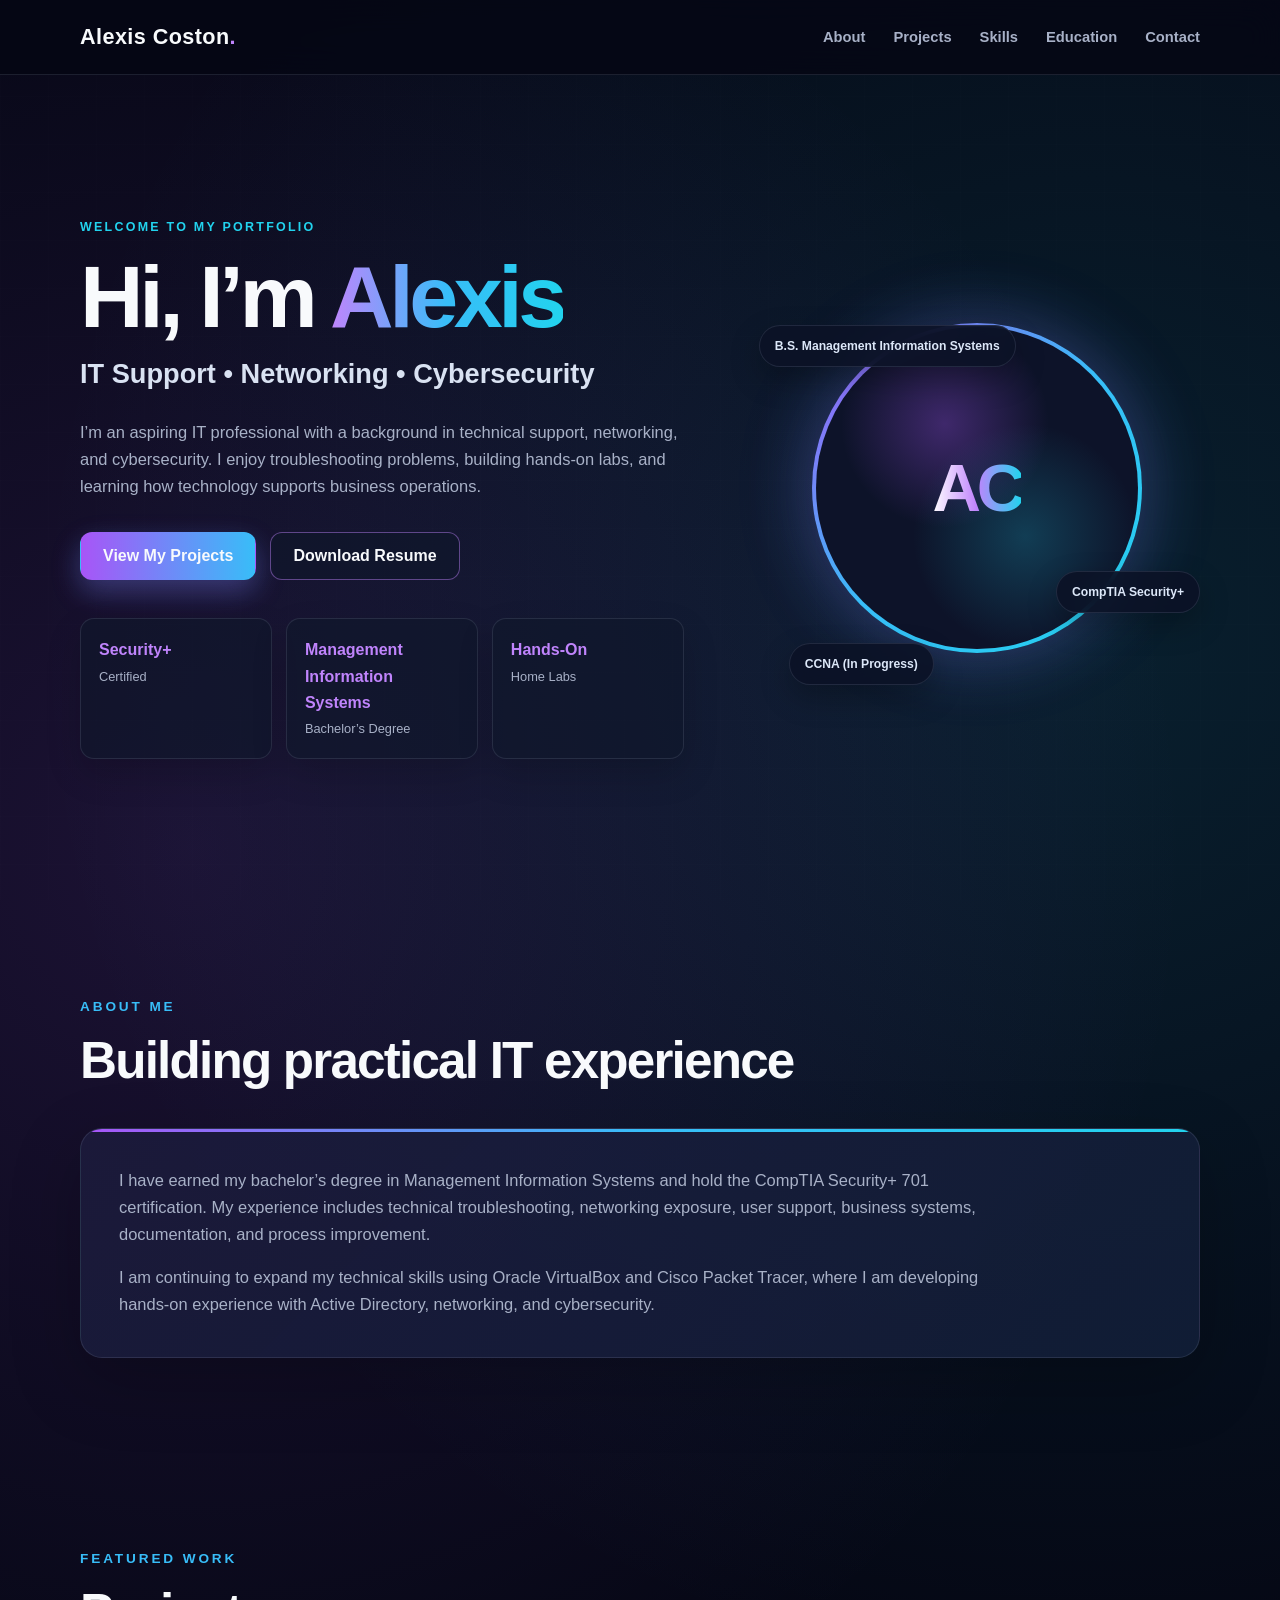
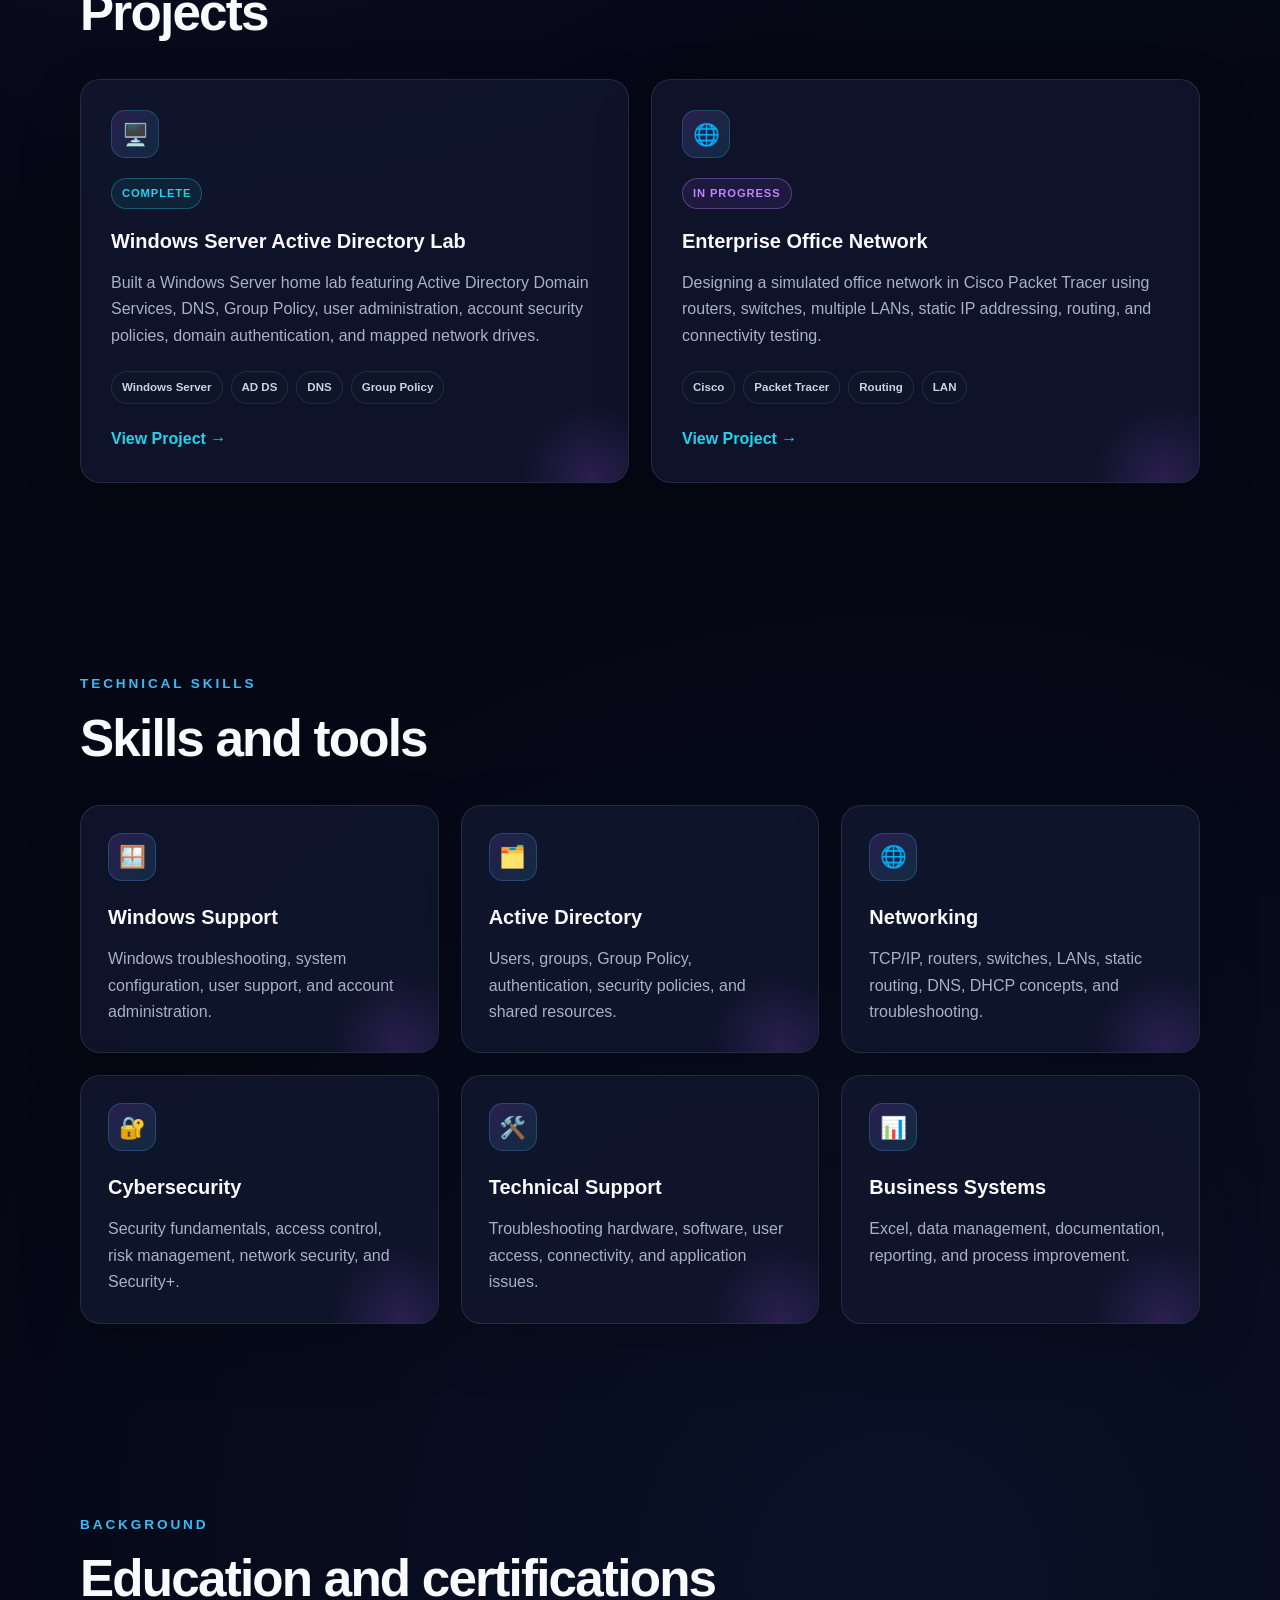
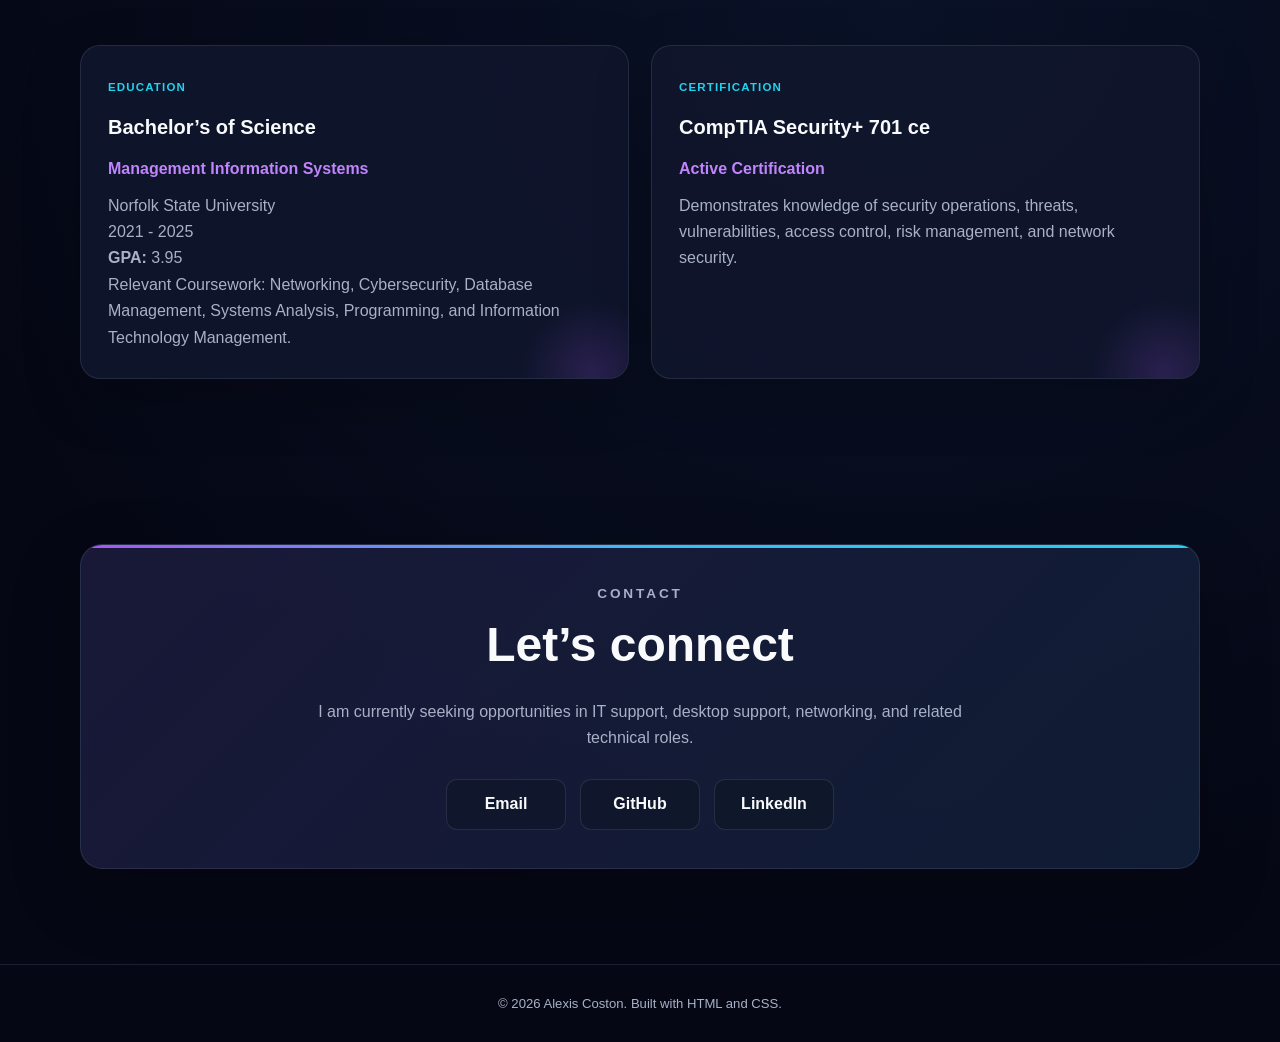
==== index.html @ dea04b51 "Update index.html" ====
<!DOCTYPE html>
<html lang="en">
<head>
    <meta charset="UTF-8">

    <meta
        name="viewport"
        content="width=device-width, initial-scale=1.0"
    >

    <meta
        name="description"
        content="Alexis Coston IT portfolio featuring IT support, networking, and cybersecurity projects."
    >

    <title>Alexis Coston | IT Portfolio</title>

    <link rel="stylesheet" href="style.css">
</head>

<body>

    <header class="site-header">
        <nav class="navbar">
            <a class="logo" href="#home">Alexis Coston<span>.</span></a>

            <div class="nav-links">
                <a href="#about">About</a>
                <a href="#projects">Projects</a>
                <a href="#skills">Skills</a>
                <a href="#education">Education</a>
                <a href="#contact">Contact</a>
            </div>
        </nav>
    </header>

    <main>

        <section class="hero" id="home">
            <div class="hero-content">

                <p class="eyebrow">WELCOME TO MY PORTFOLIO</p>

                <h1>
                    Hi, I’m <span>Alexis</span>
                </h1>

                <h2>
                    IT Support • Networking • Cybersecurity
                </h2>

                <p class="hero-description">
                    I’m an aspiring IT professional with a background in technical support, networking, and cybersecurity. 
					I enjoy troubleshooting problems, building hands-on labs, and learning how technology supports business operations.
                </p>

                <div class="hero-buttons">
                    <a class="button primary-button" href="#projects">
                        View My Projects
                    </a>
				<a  class="button secondary-button"
					href="Alexis_Coston_Resume.pdf"
					download>
					Download Resume
				</a>
                </div>

                <div class="quick-stats">
                    <div class="stat-card">
                        <strong>Security+</strong>
                        <span>Certified</span>
                    </div>

                    <div class="stat-card">
                        <strong>Management Information Systems</strong>
                        <span>Bachelor’s Degree</span>
                    </div>

                    <div class="stat-card">
                        <strong>Hands-On</strong>
                        <span>Home Labs</span>
                    </div>
                </div>

            </div>

            <div class="hero-visual">
                <div class="profile-orb">
                    <div class="orb-inner">
                        <span>AC</span>
                    </div>
                </div>

                <div class="floating-tag tag-one">B.S. Management Information Systems</div>
                <div class="floating-tag tag-two">CompTIA Security+</div>
                <div class="floating-tag tag-three">CCNA (In Progress)</div>
            </div>
        </section>

        <section class="section" id="about">
            <div class="section-heading">
                <p class="section-label">ABOUT ME</p>
                <h2>Building practical IT experience</h2>
            </div>

            <div class="about-card">
                <p>
                    I have earned my bachelor’s degree in Management Information Systems and hold the CompTIA Security+ 701 certification.
                    My experience includes technical troubleshooting, networking exposure, user support, business systems, documentation, and process improvement.
                </p>

                <p>
                    I am continuing to expand my technical skills using Oracle VirtualBox and Cisco Packet Tracer, where I am developing hands-on experience with Active Directory, networking, and cybersecurity.
                   
                </p>
            </div>
        </section>

        <section class="section" id="projects">
            <div class="section-heading">
                <p class="section-label">FEATURED WORK</p>
                <h2>Projects</h2>
            </div>

            <div class="project-grid">

                <article class="project-card">
                    <div class="project-icon">🖥️</div>

                    <div class="project-status complete">
                        Complete
                    </div>

                    <h3>Windows Server Active Directory Lab</h3>

                    <p>
                        Built a Windows Server home lab featuring Active
                        Directory Domain Services, DNS, Group Policy,
                        user administration, account security policies,
                        domain authentication, and mapped network drives.
                    </p>

                    <div class="project-tags">
                        <span>Windows Server</span>
                        <span>AD DS</span>
                        <span>DNS</span>
                        <span>Group Policy</span>
                    </div>

                    <a class="project-link" href="ad-lab.html">
                        View Project →
                    </a>
                </article>

                <article class="project-card">
                    <div class="project-icon">🌐</div>

                    <div class="project-status progress">
                        In Progress
                    </div>

                    <h3>Enterprise Office Network</h3>

                    <p>
                        Designing a simulated office network in Cisco Packet
                        Tracer using routers, switches, multiple LANs,
                        static IP addressing, routing, and connectivity
                        testing.
                    </p>

                    <div class="project-tags">
                        <span>Cisco</span>
                        <span>Packet Tracer</span>
                        <span>Routing</span>
                        <span>LAN</span>
                    </div>

                    <a class="project-link" href="packet-tracer.html">
                        View Project →
                    </a>
                </article>

            </div>
        </section>

        <section class="section" id="skills">
            <div class="section-heading">
                <p class="section-label">TECHNICAL SKILLS</p>
                <h2>Skills and tools</h2>
            </div>

            <div class="skills-grid">

                <div class="skill-card">
                    <div class="skill-icon">🪟</div>
                    <h3>Windows Support</h3>
                    <p>
                        Windows troubleshooting, system configuration,
                        user support, and account administration.
                    </p>
                </div>

                <div class="skill-card">
                    <div class="skill-icon">🗂️</div>
                    <h3>Active Directory</h3>
                    <p>
                        Users, groups, Group Policy, authentication,
                        security policies, and shared resources.
                    </p>
                </div>

                <div class="skill-card">
                    <div class="skill-icon">🌐</div>
                    <h3>Networking</h3>
                    <p>
                        TCP/IP, routers, switches, LANs, static routing,
                        DNS, DHCP concepts, and troubleshooting.
                    </p>
                </div>

                <div class="skill-card">
                    <div class="skill-icon">🔐</div>
                    <h3>Cybersecurity</h3>
                    <p>
                        Security fundamentals, access control,
                        risk management, network security, and Security+.
                    </p>
                </div>

                <div class="skill-card">
                    <div class="skill-icon">🛠️</div>
                    <h3>Technical Support</h3>
                    <p>
                        Troubleshooting hardware, software, user access,
                        connectivity, and application issues.
                    </p>
                </div>

                <div class="skill-card">
                    <div class="skill-icon">📊</div>
                    <h3>Business Systems</h3>
                    <p>
                        Excel, data management, documentation,
                        reporting, and process improvement.
                    </p>
                </div>

            </div>
        </section>

        <section class="section" id="education">
            <div class="section-heading">
                <p class="section-label">BACKGROUND</p>
                <h2>Education and certifications</h2>
            </div>

            <div class="education-grid">

                <div class="education-card">
                    <span class="card-type">Education</span>

                    <h3>Bachelor’s of Science</h3>

                    <p class="education-title">
                        Management Information Systems
                    </p>

					<p>Norfolk State University</p>
					
					<p>2021 - 2025</p>

					<p><strong>GPA:</strong> 3.95</p>

                    <p>
                        Relevant Coursework: Networking, Cybersecurity,
                        Database Management, Systems Analysis,
                        Programming, and Information Technology Management.
                    </p>
                </div>

                <div class="education-card">
                    <span class="card-type">Certification</span>

                    <h3>CompTIA Security+ 701 ce</h3>

                    <p class="education-title">
                        Active Certification
                    </p>

                    <p>
                        Demonstrates knowledge of security operations,
                        threats, vulnerabilities, access control,
                        risk management, and network security.
                    </p>
                </div>

            </div>
        </section>

        <section class="section contact-section" id="contact">
            <div class="contact-card">
                <p class="section-label">CONTACT</p>

                <h2>Let’s connect</h2>

                <p>
                    I am currently seeking opportunities in IT support,
                    desktop support, networking, and related technical roles.
                </p>

                <div class="contact-links">
                    <a href="mailto:acoston121@gmail.com">
                        Email
                    </a>

                    <a
                        href="https://github.com/lexfps"
                        target="_blank"
                        rel="noopener noreferrer"
                    >
                        GitHub
                    </a>

                    <a
                        href="https://www.linkedin.com/in/alexis-coston-0259b5356/"
                        target="_blank"
                        rel="noopener noreferrer"
                    >
                        LinkedIn
                    </a>
                </div>
            </div>
        </section>

    </main>

    <footer>
        <p>© 2026 Alexis Coston. Built with HTML and CSS.</p>
    </footer>

</body>
</html>
---- style.css ----
:root {
    --background: #050714;
    --background-secondary: #090d1f;
    --card: rgba(16, 22, 45, 0.88);
    --card-light: rgba(25, 32, 61, 0.82);

    --purple: #a855f7;
    --purple-light: #c084fc;
    --blue: #38bdf8;
    --cyan: #22d3ee;

    --text: #f8fafc;
    --muted: #a8b1c7;
    --border: rgba(148, 163, 184, 0.16);

    --shadow-purple: rgba(168, 85, 247, 0.22);
    --shadow-blue: rgba(56, 189, 248, 0.18);

    --max-width: 1120px;
}

* {
    box-sizing: border-box;
    margin: 0;
    padding: 0;
}

html {
    scroll-behavior: smooth;
}

body {
    min-height: 100vh;
    overflow-x: hidden;

    font-family:
        Inter,
        Arial,
        Helvetica,
        sans-serif;

    color: var(--text);

    background:
        radial-gradient(
            circle at 15% 20%,
            rgba(168, 85, 247, 0.14),
            transparent 28%
        ),
        radial-gradient(
            circle at 85% 15%,
            rgba(34, 211, 238, 0.12),
            transparent 28%
        ),
        radial-gradient(
            circle at 70% 75%,
            rgba(59, 130, 246, 0.09),
            transparent 30%
        ),
        var(--background);

    line-height: 1.65;
}

body::before {
    content: "";
    position: fixed;
    inset: 0;
    z-index: -1;
    pointer-events: none;

    opacity: 0.35;

    background-image:
        linear-gradient(
            rgba(255, 255, 255, 0.025) 1px,
            transparent 1px
        ),
        linear-gradient(
            90deg,
            rgba(255, 255, 255, 0.025) 1px,
            transparent 1px
        );

    background-size: 48px 48px;
}

a {
    color: inherit;
    text-decoration: none;
}

.site-header {
    position: sticky;
    top: 0;
    z-index: 1000;

    border-bottom: 1px solid var(--border);

    background: rgba(5, 7, 20, 0.82);

    backdrop-filter: blur(16px);
    -webkit-backdrop-filter: blur(16px);
}

.navbar {
    width: min(92%, var(--max-width));
    min-height: 74px;

    margin: auto;

    display: flex;
    align-items: center;
    justify-content: space-between;
}

.logo {
    font-size: 1.35rem;
    font-weight: 800;
    letter-spacing: 0.02em;
}

.logo span {
    color: var(--purple-light);
}

.nav-links {
    display: flex;
    align-items: center;
    gap: 28px;
}

.nav-links a {
    position: relative;

    color: var(--muted);

    font-size: 0.92rem;
    font-weight: 600;

    transition:
        color 0.2s ease,
        transform 0.2s ease;
}

.nav-links a::after {
    content: "";
    position: absolute;
    left: 0;
    bottom: -7px;

    width: 0;
    height: 2px;

    border-radius: 999px;

    background: linear-gradient(
        90deg,
        var(--purple),
        var(--cyan)
    );

    transition: width 0.25s ease;
}

.nav-links a:hover {
    color: var(--text);
    transform: translateY(-1px);
}

.nav-links a:hover::after {
    width: 100%;
}

.hero {
    width: min(92%, var(--max-width));
    min-height: calc(100vh - 74px);

    margin: auto;

    display: grid;
    grid-template-columns: 1.15fr 0.85fr;
    align-items: center;
    gap: 70px;

    padding: 90px 0;
}

.eyebrow,
.section-label {
    margin-bottom: 14px;

    color: var(--cyan);

    font-size: 0.78rem;
    font-weight: 800;
    letter-spacing: 0.18em;
}

.hero h1 {
    margin-bottom: 10px;

    font-size: clamp(3rem, 7vw, 5.5rem);
    line-height: 1.02;
    letter-spacing: -0.05em;
}

.hero h1 span {
    background: linear-gradient(
        90deg,
        var(--purple-light),
        var(--blue),
        var(--cyan)
    );

    -webkit-background-clip: text;
    background-clip: text;

    color: transparent;
}

.hero h2 {
    margin-bottom: 22px;

    color: #d9e2f2;

    font-size: clamp(1.15rem, 2.4vw, 1.7rem);
    font-weight: 600;
}

.hero-description {
    max-width: 680px;
    margin-bottom: 32px;

    color: var(--muted);

    font-size: 1.03rem;
}

.hero-buttons {
    display: flex;
    flex-wrap: wrap;
    gap: 14px;

    margin-bottom: 38px;
}

.button {
    display: inline-flex;
    align-items: center;
    justify-content: center;

    min-height: 48px;

    padding: 0 22px;

    border: 1px solid transparent;
    border-radius: 12px;

    font-weight: 800;

    transition:
        transform 0.2s ease,
        box-shadow 0.2s ease,
        border-color 0.2s ease;
}

.button:hover {
    transform: translateY(-3px);
}

.primary-button {
    background: linear-gradient(
        90deg,
        var(--purple),
        var(--blue)
    );

    box-shadow:
        0 12px 30px var(--shadow-purple),
        0 10px 28px var(--shadow-blue);
}

.secondary-button {
    border-color: rgba(192, 132, 252, 0.45);

    background: rgba(15, 23, 42, 0.58);
}

.secondary-button:hover {
    border-color: var(--cyan);

    box-shadow: 0 12px 28px var(--shadow-blue);
}

.quick-stats {
    display: grid;
    grid-template-columns: repeat(3, minmax(0, 1fr));
    gap: 14px;
}

.stat-card {
    padding: 18px;

    border: 1px solid var(--border);
    border-radius: 14px;

    background: rgba(15, 23, 42, 0.62);

    box-shadow: 0 15px 35px rgba(0, 0, 0, 0.16);
}

.stat-card strong,
.stat-card span {
    display: block;
}

.stat-card strong {
    color: var(--purple-light);

    font-size: 1rem;
}

.stat-card span {
    margin-top: 2px;

    color: var(--muted);

    font-size: 0.8rem;
}

.hero-visual {
    position: relative;

    min-height: 470px;

    display: flex;
    align-items: center;
    justify-content: center;
}

.profile-orb {
    width: min(330px, 78vw);
    aspect-ratio: 1;

    padding: 4px;

    border-radius: 50%;

    background: linear-gradient(
        135deg,
        var(--purple),
        var(--blue),
        var(--cyan)
    );

    box-shadow:
        0 0 70px var(--shadow-purple),
        0 0 80px var(--shadow-blue);

    animation: float 5s ease-in-out infinite;
}

.orb-inner {
    width: 100%;
    height: 100%;

    display: grid;
    place-items: center;

    border-radius: 50%;

    background:
        radial-gradient(
            circle at 40% 30%,
            rgba(168, 85, 247, 0.32),
            transparent 35%
        ),
        radial-gradient(
            circle at 65% 65%,
            rgba(34, 211, 238, 0.22),
            transparent 38%
        ),
        #0d1329;
}

.orb-inner span {
    font-size: 4.2rem;
    font-weight: 900;
    letter-spacing: -0.06em;

    background: linear-gradient(
        90deg,
        #ffffff,
        var(--purple-light),
        var(--cyan)
    );

    -webkit-background-clip: text;
    background-clip: text;

    color: transparent;
}

.floating-tag {
    position: absolute;

    padding: 10px 15px;

    border: 1px solid var(--border);
    border-radius: 999px;

    background: rgba(12, 18, 38, 0.9);

    color: #dce7f8;

    font-size: 0.76rem;
    font-weight: 800;

    box-shadow: 0 12px 30px rgba(0, 0, 0, 0.25);

    backdrop-filter: blur(12px);
}

.tag-one {
    top: 72px;
    left: 5px;
}

.tag-two {
    right: 0;
    bottom: 110px;
}

.tag-three {
    left: 35px;
    bottom: 38px;
}

.section {
    width: min(92%, var(--max-width));

    margin: auto;
    padding: 95px 0;
}

.section-heading {
    max-width: 720px;
    margin-bottom: 38px;
}

.section-heading h2 {
    font-size: clamp(2rem, 5vw, 3.2rem);
    line-height: 1.1;
    letter-spacing: -0.035em;
}

.about-card,
.contact-card {
    position: relative;
    overflow: hidden;

    padding: 38px;

    border: 1px solid var(--border);
    border-radius: 22px;

    background:
        linear-gradient(
            135deg,
            rgba(168, 85, 247, 0.07),
            rgba(56, 189, 248, 0.05)
        ),
        var(--card);

    box-shadow: 0 24px 70px rgba(0, 0, 0, 0.22);
}

.about-card::before,
.contact-card::before {
    content: "";
    position: absolute;
    top: 0;
    left: 0;

    width: 100%;
    height: 3px;

    background: linear-gradient(
        90deg,
        var(--purple),
        var(--blue),
        var(--cyan)
    );
}

.about-card p {
    max-width: 900px;

    color: var(--muted);

    font-size: 1.03rem;
}

.about-card p + p {
    margin-top: 16px;
}

.project-grid,
.skills-grid,
.education-grid {
    display: grid;
    gap: 22px;
}

.project-grid {
    grid-template-columns: repeat(2, minmax(0, 1fr));
}

.skills-grid {
    grid-template-columns: repeat(3, minmax(0, 1fr));
}

.education-grid {
    grid-template-columns: repeat(2, minmax(0, 1fr));
}

.project-card,
.skill-card,
.education-card {
    position: relative;
    overflow: hidden;

    border: 1px solid var(--border);
    border-radius: 20px;

    background: var(--card);

    box-shadow: 0 20px 60px rgba(0, 0, 0, 0.2);

    transition:
        transform 0.25s ease,
        border-color 0.25s ease,
        box-shadow 0.25s ease;
}

.project-card:hover,
.skill-card:hover,
.education-card:hover {
    transform: translateY(-7px);

    border-color: rgba(56, 189, 248, 0.42);

    box-shadow:
        0 24px 70px rgba(0, 0, 0, 0.28),
        0 0 35px var(--shadow-blue);
}

.project-card {
    padding: 30px;
}

.project-card::after,
.skill-card::after,
.education-card::after {
    content: "";
    position: absolute;
    inset: auto -40px -70px auto;

    width: 150px;
    height: 150px;

    border-radius: 50%;

    background: radial-gradient(
        circle,
        rgba(168, 85, 247, 0.18),
        transparent 68%
    );

    pointer-events: none;
}

.project-icon,
.skill-icon {
    width: 48px;
    height: 48px;

    display: grid;
    place-items: center;

    margin-bottom: 20px;

    border: 1px solid rgba(56, 189, 248, 0.25);
    border-radius: 14px;

    background: linear-gradient(
        135deg,
        rgba(168, 85, 247, 0.18),
        rgba(34, 211, 238, 0.12)
    );

    font-size: 1.35rem;
}

.project-status {
    display: inline-flex;

    margin-bottom: 16px;
    padding: 5px 10px;

    border-radius: 999px;

    font-size: 0.7rem;
    font-weight: 900;
    letter-spacing: 0.08em;
    text-transform: uppercase;
}

.project-status.complete {
    border: 1px solid rgba(34, 211, 238, 0.32);

    background: rgba(34, 211, 238, 0.08);

    color: var(--cyan);
}

.project-status.progress {
    border: 1px solid rgba(192, 132, 252, 0.35);

    background: rgba(168, 85, 247, 0.1);

    color: var(--purple-light);
}

.project-card h3,
.skill-card h3,
.education-card h3 {
    margin-bottom: 12px;

    font-size: 1.25rem;
}

.project-card p,
.skill-card p,
.education-card p {
    color: var(--muted);
}

.project-tags {
    display: flex;
    flex-wrap: wrap;
    gap: 8px;

    margin: 22px 0;
}

.project-tags span {
    padding: 6px 10px;

    border: 1px solid var(--border);
    border-radius: 999px;

    background: rgba(15, 23, 42, 0.72);

    color: #c9d4e6;

    font-size: 0.72rem;
    font-weight: 700;
}

.project-link {
    display: inline-flex;
    align-items: center;

    color: var(--cyan);

    font-weight: 800;

    transition:
        color 0.2s ease,
        transform 0.2s ease;
}

.project-link:hover {
    color: var(--purple-light);
    transform: translateX(4px);
}

.skill-card,
.education-card {
    padding: 27px;
}

.card-type {
    display: inline-block;

    margin-bottom: 14px;

    color: var(--cyan);

    font-size: 0.72rem;
    font-weight: 900;
    letter-spacing: 0.1em;
    text-transform: uppercase;
}

.education-title {
    margin-bottom: 10px;

    color: var(--purple-light) !important;

    font-weight: 800;
}

.contact-section {
    padding-top: 70px;
}

.contact-card {
    text-align: center;
}

.contact-card h2 {
    margin-bottom: 14px;

    font-size: clamp(2rem, 5vw, 3rem);
}

.contact-card p {
    max-width: 680px;
    margin: 0 auto;

    color: var(--muted);
}

.contact-links {
    display: flex;
    flex-wrap: wrap;
    justify-content: center;
    gap: 14px;

    margin-top: 28px;
}

.contact-links a {
    min-width: 120px;

    padding: 11px 18px;

    border: 1px solid var(--border);
    border-radius: 11px;

    background: rgba(15, 23, 42, 0.75);

    font-weight: 800;

    transition:
        transform 0.2s ease,
        border-color 0.2s ease,
        box-shadow 0.2s ease;
}

.contact-links a:hover {
    transform: translateY(-3px);

    border-color: var(--cyan);

    box-shadow: 0 12px 30px var(--shadow-blue);
}

footer {
    padding: 28px;

    border-top: 1px solid var(--border);

    color: var(--muted);
    text-align: center;

    font-size: 0.82rem;
}

@keyframes float {
    0%,
    100% {
        transform: translateY(0);
    }

    50% {
        transform: translateY(-14px);
    }
}

@media (max-width: 900px) {
    .nav-links {
        gap: 16px;
    }

    .hero {
        grid-template-columns: 1fr;

        padding-top: 75px;

        text-align: center;
    }

    .hero-description {
        margin-right: auto;
        margin-left: auto;
    }

    .hero-buttons {
        justify-content: center;
    }

    .hero-visual {
        min-height: 390px;
    }

    .project-grid,
    .education-grid {
        grid-template-columns: 1fr;
    }

    .skills-grid {
        grid-template-columns: repeat(2, minmax(0, 1fr));
    }
}

@media (max-width: 680px) {
    .site-header {
        position: static;
    }

    .navbar {
        min-height: auto;

        flex-direction: column;
        gap: 16px;

        padding: 20px 0;
    }

    .nav-links {
        width: 100%;

        flex-wrap: wrap;
        justify-content: center;

        gap: 12px 18px;
    }

    .hero {
        min-height: auto;

        padding: 70px 0;
    }

    .hero h1 {
        font-size: 3.1rem;
    }

    .quick-stats {
        grid-template-columns: 1fr;
    }

    .hero-visual {
        min-height: 330px;
    }

    .profile-orb {
        width: 250px;
    }

    .orb-inner span {
        font-size: 3.2rem;
    }

    .floating-tag {
        font-size: 0.66rem;
    }

    .tag-one {
        top: 35px;
        left: 0;
    }

    .tag-two {
        right: 0;
        bottom: 70px;
    }

    .tag-three {
        bottom: 20px;
        left: 15px;
    }

    .section {
        padding: 72px 0;
    }

    .skills-grid {
        grid-template-columns: 1fr;
    }

    .about-card,
    .contact-card,
    .project-card,
    .skill-card,
    .education-card {
        padding: 24px;
    }
}
/* Active Directory project page */

.project-page {
    width: min(1100px, 90%);
    margin: 0 auto;
    padding: 130px 0 70px;
}

.project-hero {
    text-align: center;
    padding: 70px 25px;
    margin-bottom: 45px;
    border: 1px solid rgba(168, 85, 247, 0.35);
    border-radius: 28px;
    background: rgba(15, 23, 42, 0.72);
    box-shadow:
        0 0 40px rgba(124, 58, 237, 0.18),
        0 0 70px rgba(14, 165, 233, 0.10);
}

.section-label {
    margin-bottom: 15px;
    font-size: 0.85rem;
    font-weight: 700;
    letter-spacing: 0.18rem;
    text-transform: uppercase;
    color: #38bdf8;
}

.project-hero h1 {
    margin-bottom: 22px;
    font-size: clamp(2.2rem, 6vw, 4.4rem);
    line-height: 1.05;
}

.project-introduction {
    max-width: 800px;
    margin: 0 auto 30px;
    font-size: 1.08rem;
    line-height: 1.8;
}

.project-buttons {
    display: flex;
    flex-wrap: wrap;
    justify-content: center;
    gap: 15px;
}

.secondary-btn {
    background: transparent;
    border: 1px solid rgba(56, 189, 248, 0.7);
}

.project-section {
    margin-bottom: 45px;
    padding: 35px;
    border: 1px solid rgba(148, 163, 184, 0.18);
    border-radius: 24px;
    background: rgba(15, 23, 42, 0.72);
    box-shadow: 0 18px 50px rgba(0, 0, 0, 0.22);
}

.project-section h2 {
    margin-bottom: 20px;
    font-size: 1.8rem;
}

.project-section p {
    margin-bottom: 15px;
    line-height: 1.8;
}

.project-list {
    padding-left: 22px;
}

.project-list li {
    margin-bottom: 12px;
    line-height: 1.7;
}

.gallery-introduction {
    margin-bottom: 25px;
}

.project-gallery {
    display: grid;
    grid-template-columns: repeat(2, minmax(0, 1fr));
    gap: 25px;
}

.gallery-card {
    overflow: hidden;
    border: 1px solid rgba(168, 85, 247, 0.25);
    border-radius: 20px;
    background: rgba(2, 6, 23, 0.75);
    transition:
        transform 0.25s ease,
        border-color 0.25s ease,
        box-shadow 0.25s ease;
}

.gallery-card:hover {
    transform: translateY(-6px);
    border-color: rgba(56, 189, 248, 0.65);
    box-shadow:
        0 15px 35px rgba(0, 0, 0, 0.32),
        0 0 28px rgba(124, 58, 237, 0.18);
}

.gallery-card img {
    display: block;
    width: 100%;
    height: 280px;
    object-fit: contain;
    background: #020617;
}

.gallery-card-content {
    padding: 22px;
}

.gallery-card-content h3 {
    margin-bottom: 10px;
}

.gallery-card-content p {
    margin-bottom: 0;
    font-size: 0.95rem;
}

.challenge-card {
    padding: 24px;
    margin-bottom: 20px;
    border-left: 4px solid #8b5cf6;
    border-radius: 14px;
    background: rgba(2, 6, 23, 0.55);
}

.challenge-card:last-child {
    margin-bottom: 0;
}

.challenge-card h3 {
    margin-bottom: 10px;
}

.project-navigation {
    text-align: center;
}

.site-footer {
    padding: 30px 20px;
    text-align: center;
}

@media (max-width: 760px) {

    .project-page {
        width: min(94%, 1100px);
        padding-top: 105px;
    }

    .project-hero {
        padding: 50px 20px;
    }

    .project-section {
        padding: 25px 20px;
    }

    .project-gallery {
        grid-template-columns: 1fr;
    }

    .gallery-card img {
        height: auto;
        max-height: 320px;
    }

}
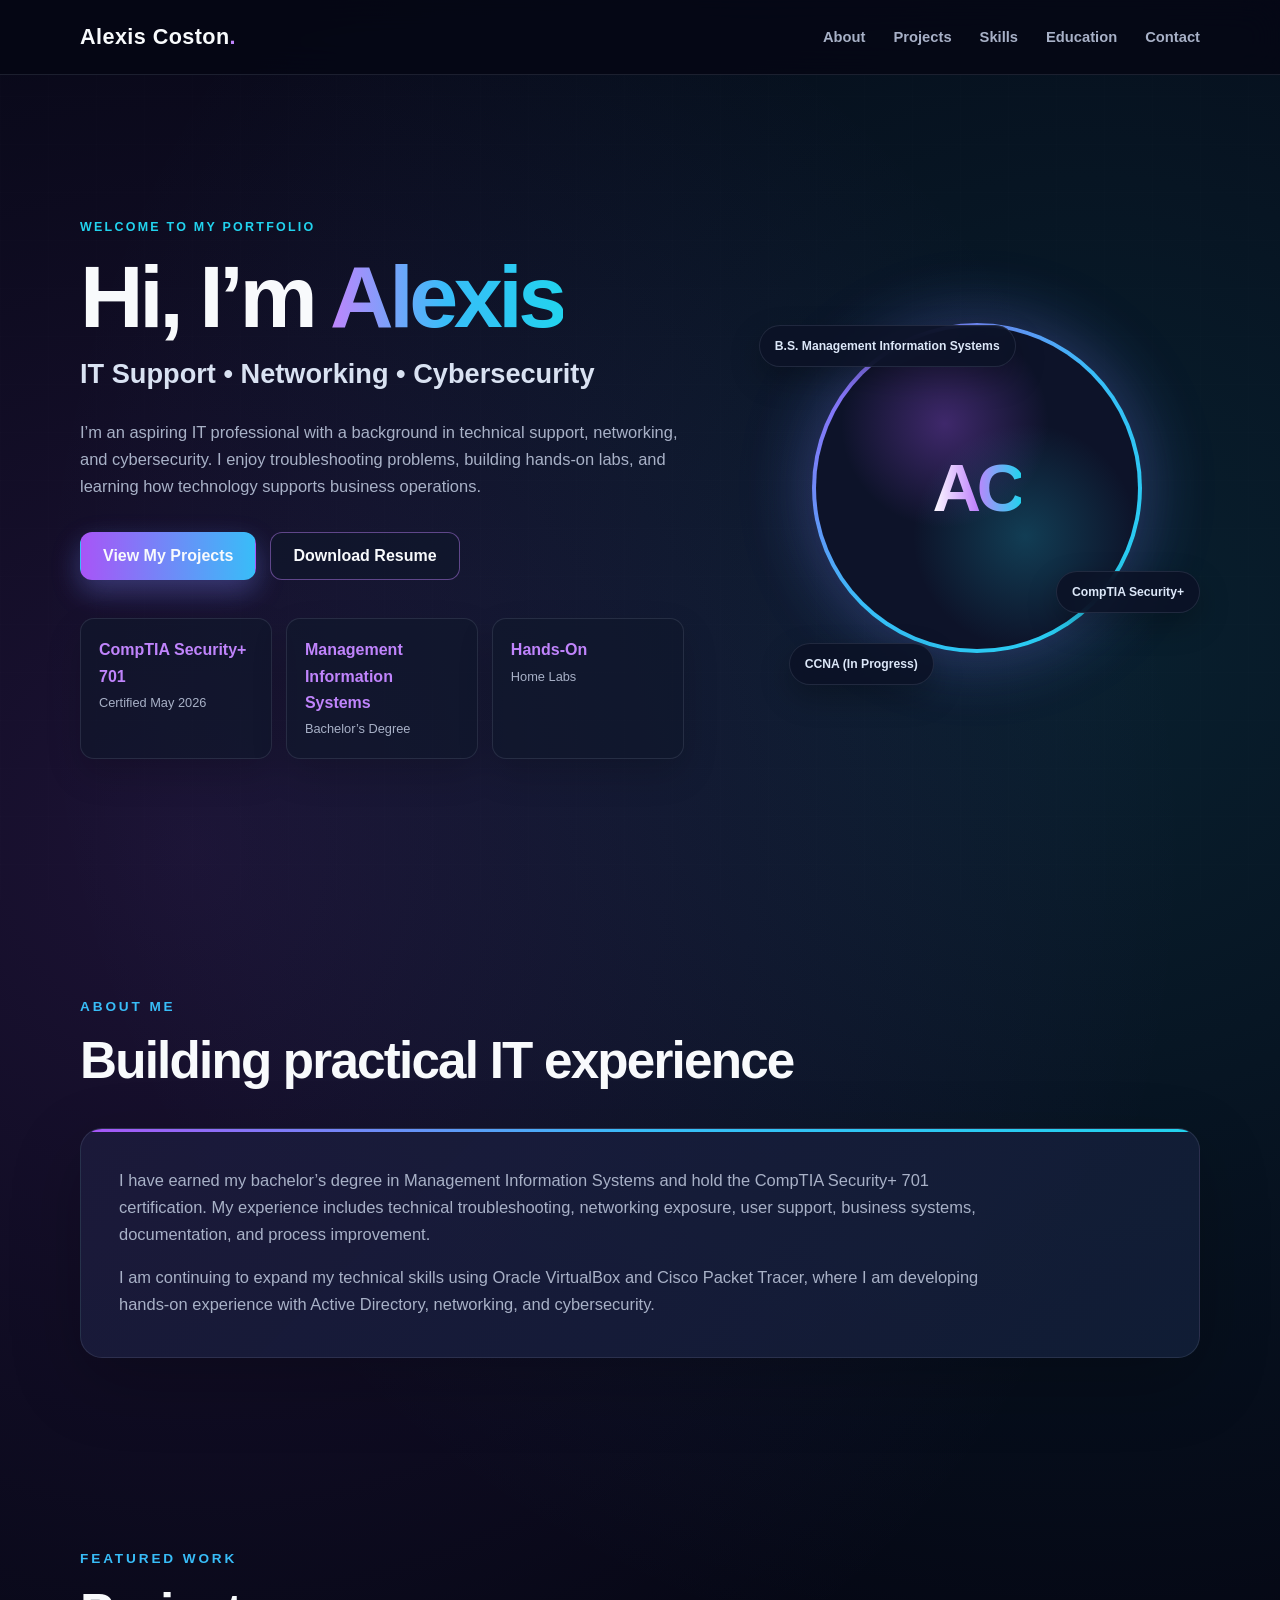
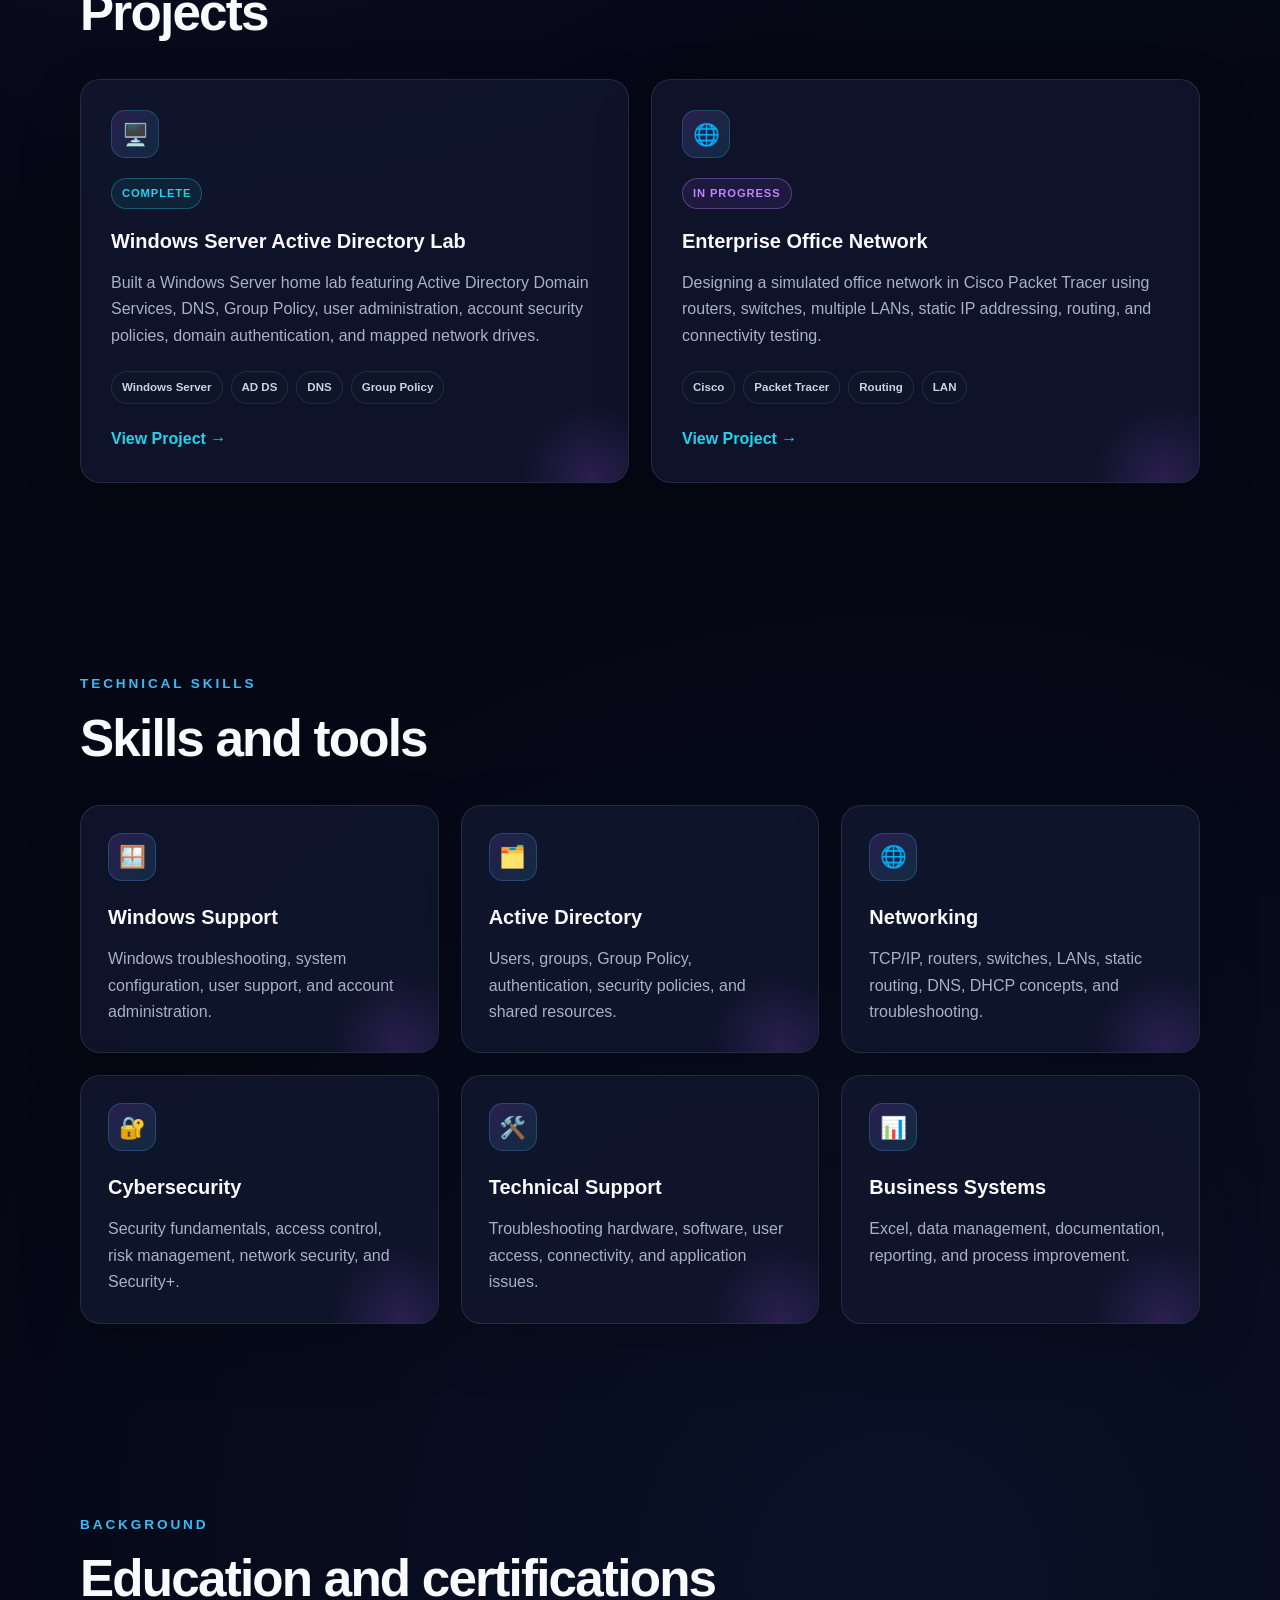
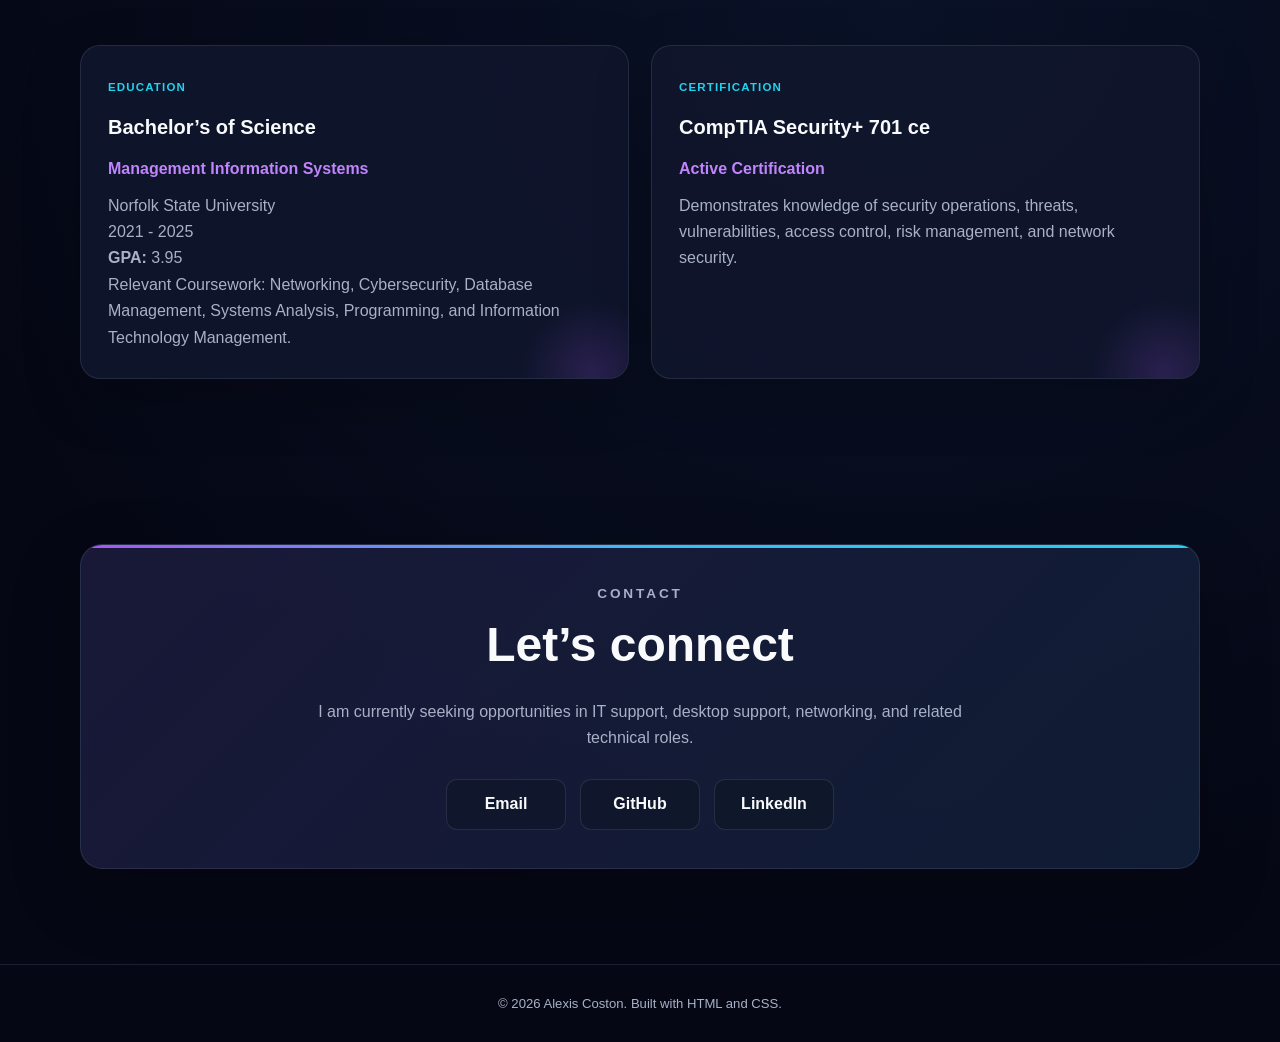
==== commit f4250f5f: "Update index.html" ====
--- a/index.html
+++ b/index.html
@@ -67,8 +67,8 @@
 
                 <div class="quick-stats">
                     <div class="stat-card">
-                        <strong>Security+</strong>
-                        <span>Certified</span>
+                        <strong>CompTIA Security+ 701</strong>
+                        <span>Certified May 2026</span>
                     </div>
 
                     <div class="stat-card">
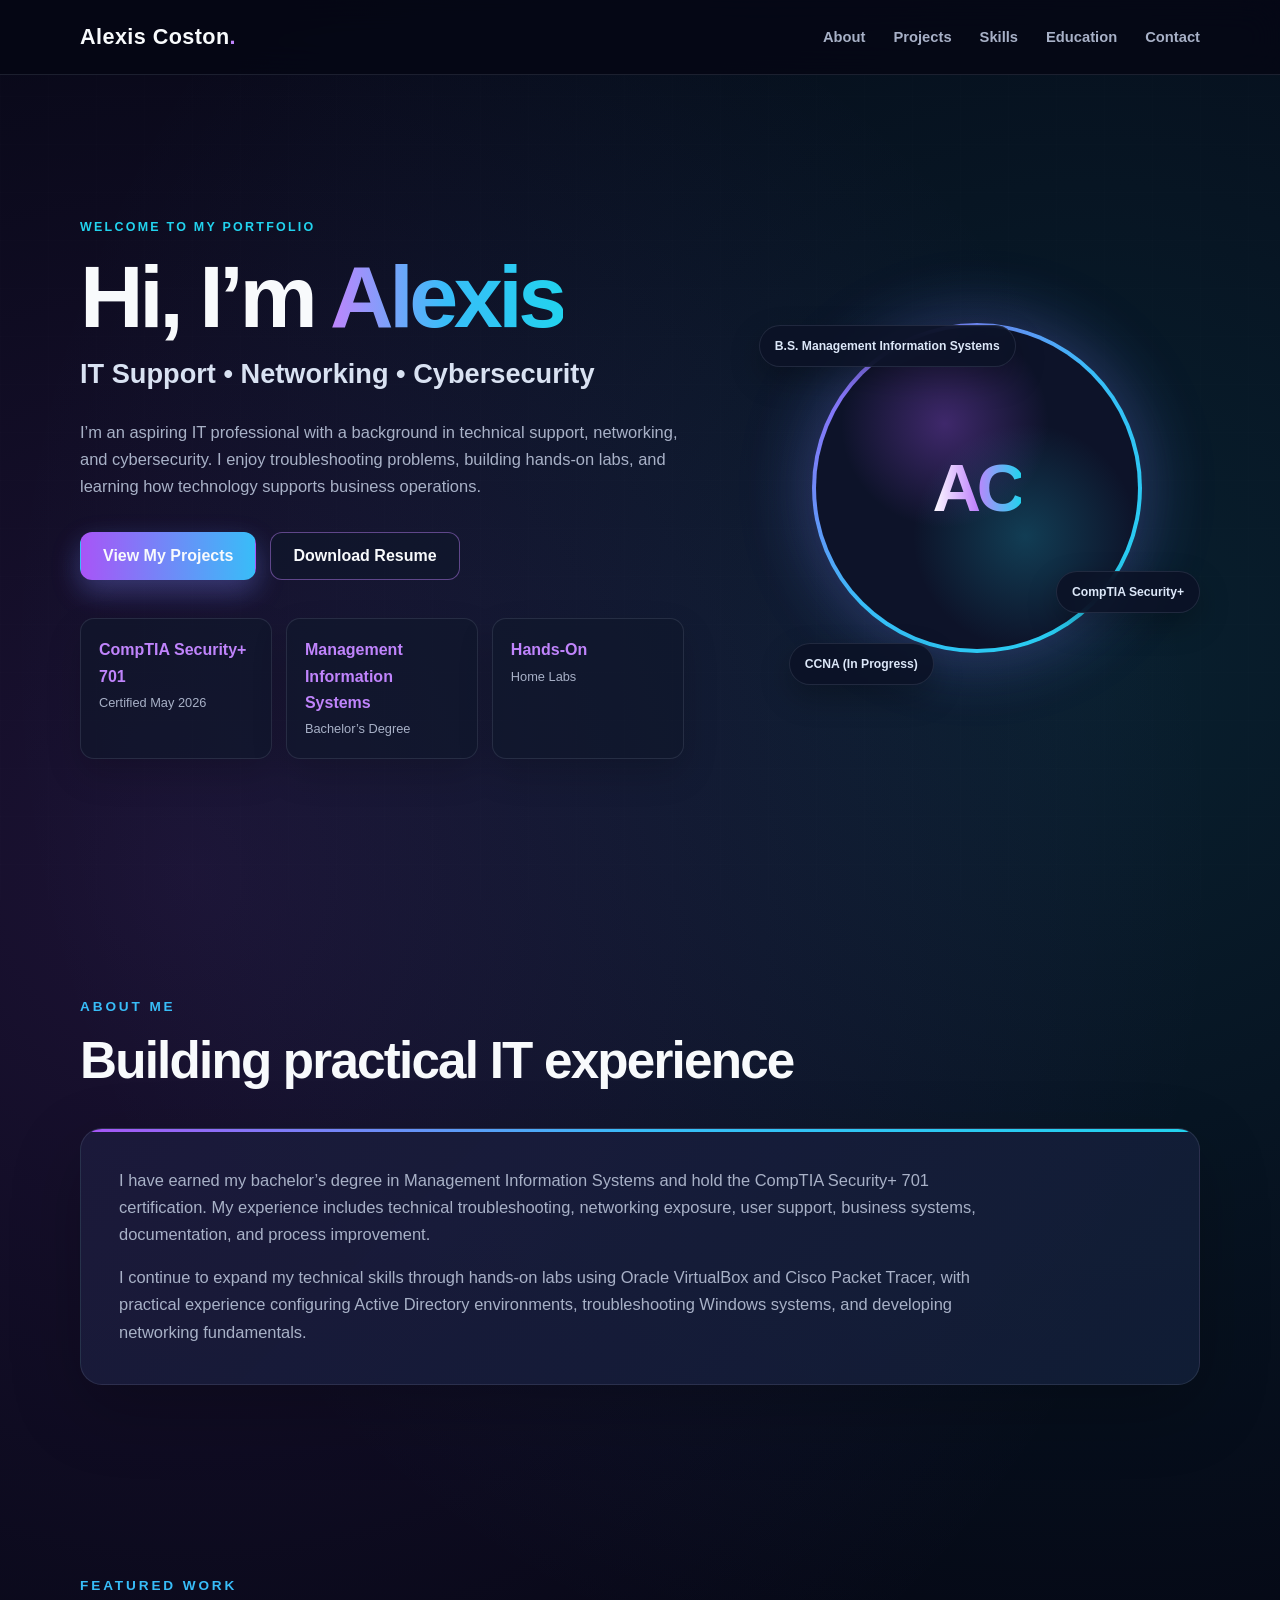
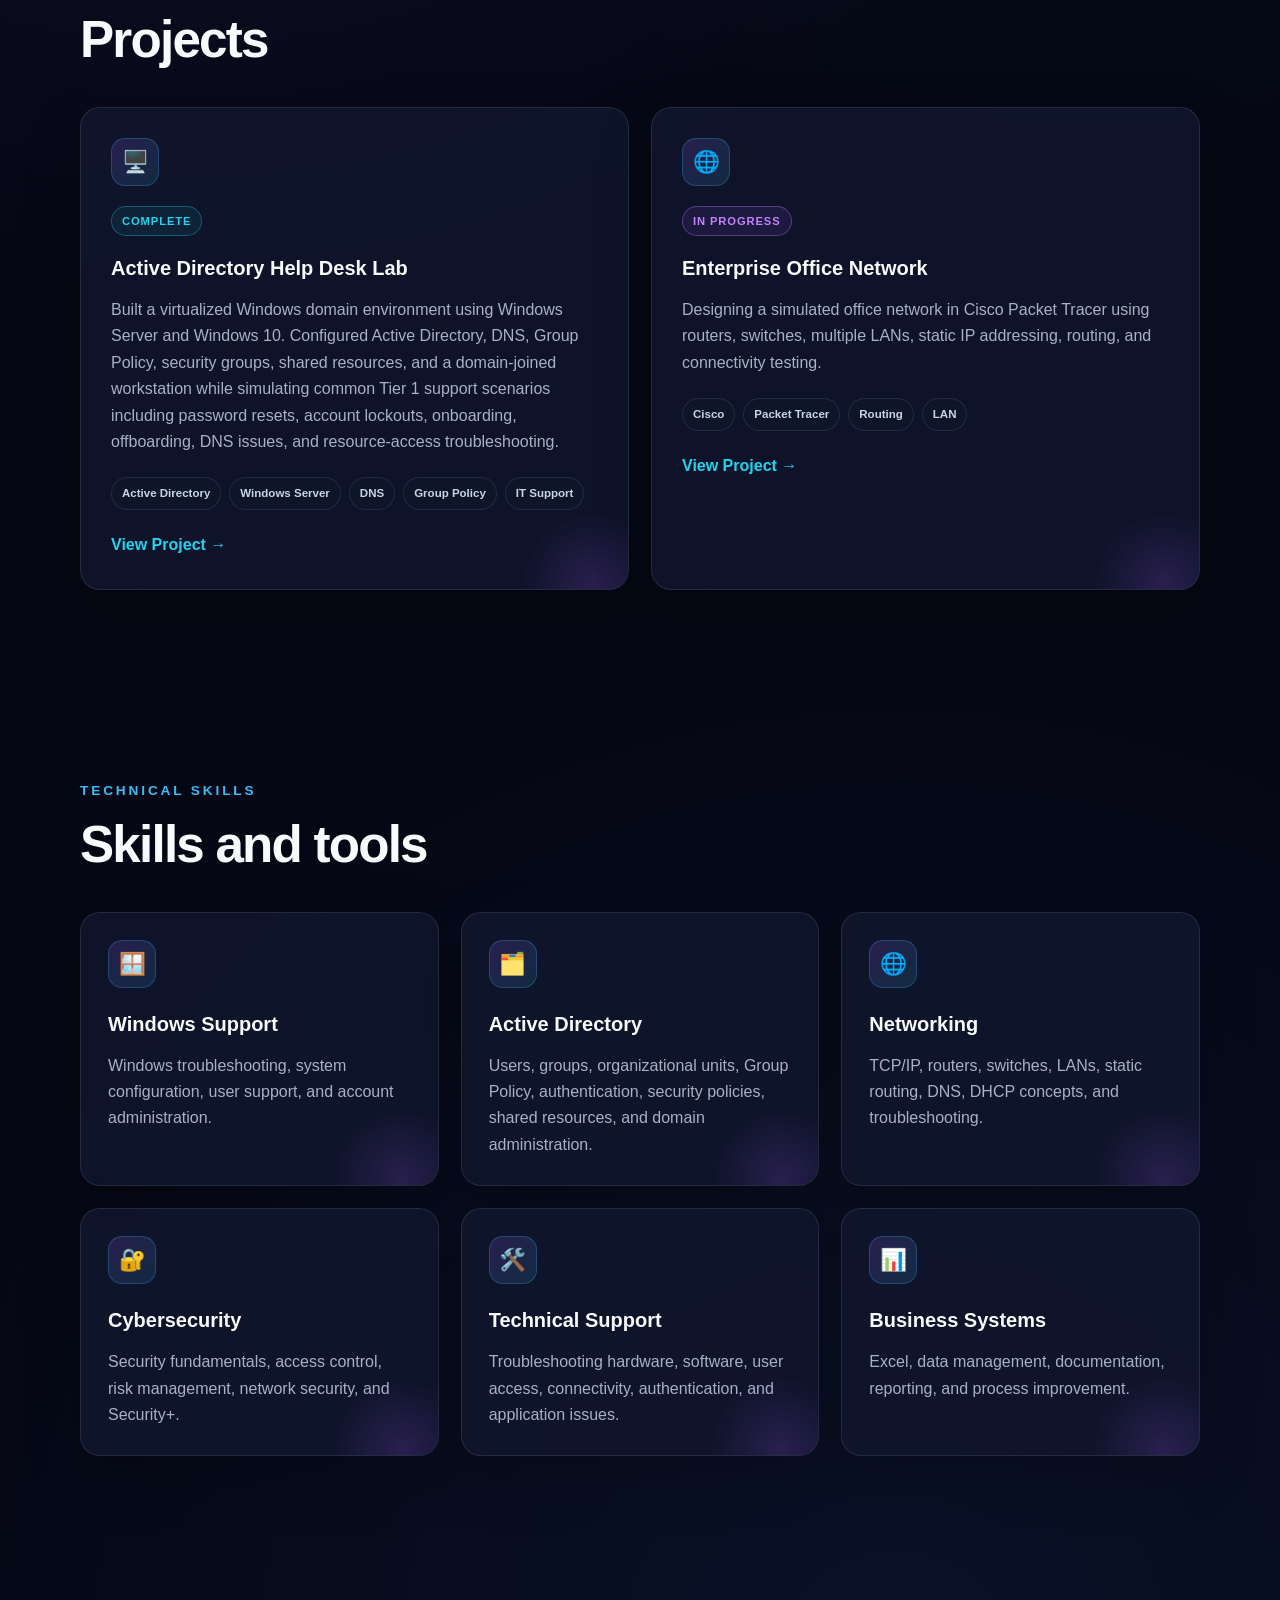
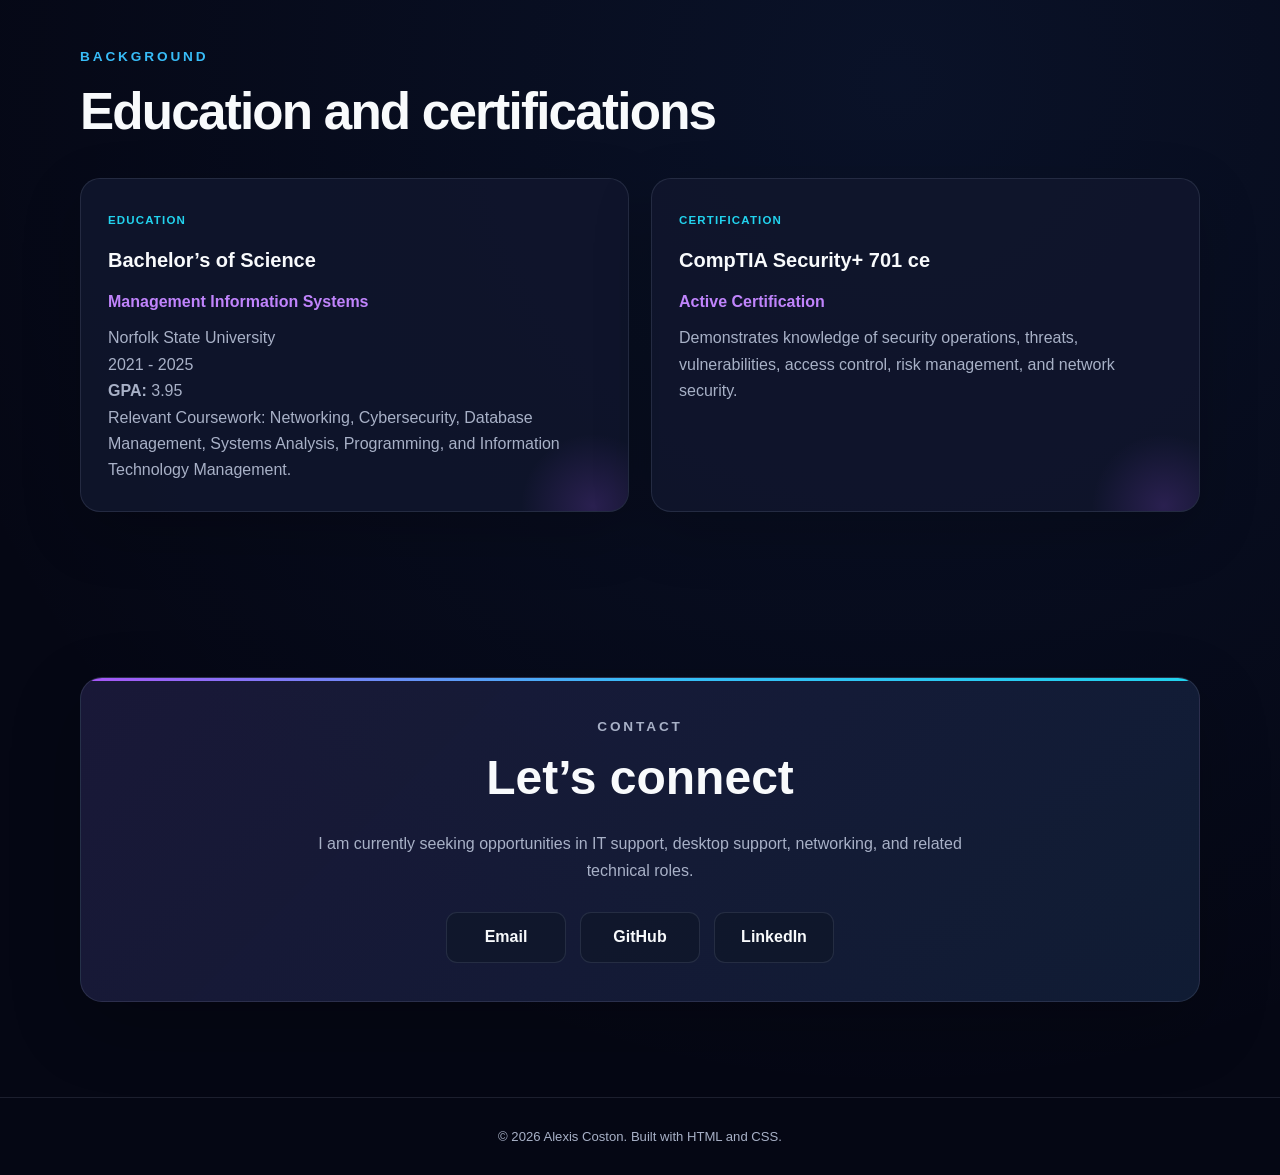
==== commit 9266c23b: "Update Active Directory lab portfolio updating active directory lab" ====
--- a/index.html
+++ b/index.html
@@ -1,5 +1,6 @@
 <!DOCTYPE html>
 <html lang="en">
+
 <head>
     <meta charset="UTF-8">
 
@@ -10,7 +11,7 @@
 
     <meta
         name="description"
-        content="Alexis Coston IT portfolio featuring IT support, networking, and cybersecurity projects."
+        content="Alexis Coston IT portfolio featuring IT support, networking, cybersecurity, and hands-on technical projects."
     >
 
     <title>Alexis Coston | IT Portfolio</title>
@@ -21,8 +22,12 @@
 <body>
 
     <header class="site-header">
+
         <nav class="navbar">
-            <a class="logo" href="#home">Alexis Coston<span>.</span></a>
+
+            <a class="logo" href="#home">
+                Alexis Coston<span>.</span>
+            </a>
 
             <div class="nav-links">
                 <a href="#about">About</a>
@@ -31,15 +36,21 @@
                 <a href="#education">Education</a>
                 <a href="#contact">Contact</a>
             </div>
+
         </nav>
+
     </header>
 
+
     <main>
 
         <section class="hero" id="home">
+
             <div class="hero-content">
 
-                <p class="eyebrow">WELCOME TO MY PORTFOLIO</p>
+                <p class="eyebrow">
+                    WELCOME TO MY PORTFOLIO
+                </p>
 
                 <h1>
                     Hi, I’m <span>Alexis</span>
@@ -50,22 +61,34 @@
                 </h2>
 
                 <p class="hero-description">
-                    I’m an aspiring IT professional with a background in technical support, networking, and cybersecurity. 
-					I enjoy troubleshooting problems, building hands-on labs, and learning how technology supports business operations.
+                    I’m an aspiring IT professional with a background in
+                    technical support, networking, and cybersecurity.
+                    I enjoy troubleshooting problems, building hands-on labs,
+                    and learning how technology supports business operations.
                 </p>
 
                 <div class="hero-buttons">
-                    <a class="button primary-button" href="#projects">
+
+                    <a
+                        class="button primary-button"
+                        href="#projects"
+                    >
                         View My Projects
                     </a>
-				<a  class="button secondary-button"
-					href="Alexis_Coston_Resume.pdf"
-					download>
-					Download Resume
-				</a>
-                </div>
+
+                    <a
+                        class="button secondary-button"
+                        href="Alexis_Coston_Resume.pdf"
+                        download
+                    >
+                        Download Resume
+                    </a>
+
+                </div>
+
 
                 <div class="quick-stats">
+
                     <div class="stat-card">
                         <strong>CompTIA Security+ 701</strong>
                         <span>Certified May 2026</span>
@@ -80,86 +103,133 @@
                         <strong>Hands-On</strong>
                         <span>Home Labs</span>
                     </div>
-                </div>
-
-            </div>
+
+                </div>
+
+            </div>
+
 
             <div class="hero-visual">
+
                 <div class="profile-orb">
                     <div class="orb-inner">
                         <span>AC</span>
                     </div>
                 </div>
 
-                <div class="floating-tag tag-one">B.S. Management Information Systems</div>
-                <div class="floating-tag tag-two">CompTIA Security+</div>
-                <div class="floating-tag tag-three">CCNA (In Progress)</div>
-            </div>
-        </section>
+                <div class="floating-tag tag-one">
+                    B.S. Management Information Systems
+                </div>
+
+                <div class="floating-tag tag-two">
+                    CompTIA Security+
+                </div>
+
+                <div class="floating-tag tag-three">
+                    CCNA (In Progress)
+                </div>
+
+            </div>
+
+        </section>
+
 
         <section class="section" id="about">
+
             <div class="section-heading">
                 <p class="section-label">ABOUT ME</p>
                 <h2>Building practical IT experience</h2>
             </div>
 
             <div class="about-card">
+
                 <p>
-                    I have earned my bachelor’s degree in Management Information Systems and hold the CompTIA Security+ 701 certification.
-                    My experience includes technical troubleshooting, networking exposure, user support, business systems, documentation, and process improvement.
+                    I have earned my bachelor’s degree in Management
+                    Information Systems and hold the CompTIA Security+
+                    701 certification. My experience includes technical
+                    troubleshooting, networking exposure, user support,
+                    business systems, documentation, and process improvement.
                 </p>
 
                 <p>
-                    I am continuing to expand my technical skills using Oracle VirtualBox and Cisco Packet Tracer, where I am developing hands-on experience with Active Directory, networking, and cybersecurity.
-                   
-                </p>
-            </div>
-        </section>
+                    I continue to expand my technical skills through hands-on
+                    labs using Oracle VirtualBox and Cisco Packet Tracer,
+                    with practical experience configuring Active Directory
+                    environments, troubleshooting Windows systems, and
+                    developing networking fundamentals.
+                </p>
+
+            </div>
+
+        </section>
+
 
         <section class="section" id="projects">
+
             <div class="section-heading">
                 <p class="section-label">FEATURED WORK</p>
                 <h2>Projects</h2>
             </div>
 
+
             <div class="project-grid">
 
                 <article class="project-card">
-                    <div class="project-icon">🖥️</div>
+
+                    <div class="project-icon">
+                        🖥️
+                    </div>
 
                     <div class="project-status complete">
                         Complete
                     </div>
 
-                    <h3>Windows Server Active Directory Lab</h3>
-
-                    <p>
-                        Built a Windows Server home lab featuring Active
-                        Directory Domain Services, DNS, Group Policy,
-                        user administration, account security policies,
-                        domain authentication, and mapped network drives.
+                    <h3>
+                        Active Directory Help Desk Lab
+                    </h3>
+
+                    <p>
+                        Built a virtualized Windows domain environment using
+                        Windows Server and Windows 10. Configured Active
+                        Directory, DNS, Group Policy, security groups, shared
+                        resources, and a domain-joined workstation while
+                        simulating common Tier 1 support scenarios including
+                        password resets, account lockouts, onboarding,
+                        offboarding, DNS issues, and resource-access
+                        troubleshooting.
                     </p>
 
                     <div class="project-tags">
+                        <span>Active Directory</span>
                         <span>Windows Server</span>
-                        <span>AD DS</span>
                         <span>DNS</span>
                         <span>Group Policy</span>
-                    </div>
-
-                    <a class="project-link" href="ad-lab.html">
+                        <span>IT Support</span>
+                    </div>
+
+                    <a
+                        class="project-link"
+                        href="ad-lab.html"
+                    >
                         View Project →
                     </a>
+
                 </article>
 
+
                 <article class="project-card">
-                    <div class="project-icon">🌐</div>
+
+                    <div class="project-icon">
+                        🌐
+                    </div>
 
                     <div class="project-status progress">
                         In Progress
                     </div>
 
-                    <h3>Enterprise Office Network</h3>
+                    <h3>
+                        Enterprise Office Network
+                    </h3>
 
                     <p>
                         Designing a simulated office network in Cisco Packet
@@ -175,20 +245,28 @@
                         <span>LAN</span>
                     </div>
 
-                    <a class="project-link" href="packet-tracer.html">
+                    <a
+                        class="project-link"
+                        href="packet-tracer.html"
+                    >
                         View Project →
                     </a>
+
                 </article>
 
             </div>
-        </section>
+
+        </section>
+
 
         <section class="section" id="skills">
+
             <div class="section-heading">
                 <p class="section-label">TECHNICAL SKILLS</p>
                 <h2>Skills and tools</h2>
             </div>
 
+
             <div class="skills-grid">
 
                 <div class="skill-card">
@@ -200,14 +278,17 @@
                     </p>
                 </div>
 
+
                 <div class="skill-card">
                     <div class="skill-icon">🗂️</div>
                     <h3>Active Directory</h3>
                     <p>
-                        Users, groups, Group Policy, authentication,
-                        security policies, and shared resources.
-                    </p>
-                </div>
+                        Users, groups, organizational units, Group Policy,
+                        authentication, security policies, shared resources,
+                        and domain administration.
+                    </p>
+                </div>
+
 
                 <div class="skill-card">
                     <div class="skill-icon">🌐</div>
@@ -218,6 +299,7 @@
                     </p>
                 </div>
 
+
                 <div class="skill-card">
                     <div class="skill-icon">🔐</div>
                     <h3>Cybersecurity</h3>
@@ -227,14 +309,16 @@
                     </p>
                 </div>
 
+
                 <div class="skill-card">
                     <div class="skill-icon">🛠️</div>
                     <h3>Technical Support</h3>
                     <p>
                         Troubleshooting hardware, software, user access,
-                        connectivity, and application issues.
-                    </p>
-                </div>
+                        connectivity, authentication, and application issues.
+                    </p>
+                </div>
+
 
                 <div class="skill-card">
                     <div class="skill-icon">📊</div>
@@ -246,42 +330,64 @@
                 </div>
 
             </div>
-        </section>
+
+        </section>
+
 
         <section class="section" id="education">
+
             <div class="section-heading">
                 <p class="section-label">BACKGROUND</p>
                 <h2>Education and certifications</h2>
             </div>
 
+
             <div class="education-grid">
 
                 <div class="education-card">
-                    <span class="card-type">Education</span>
-
-                    <h3>Bachelor’s of Science</h3>
+
+                    <span class="card-type">
+                        Education
+                    </span>
+
+                    <h3>
+                        Bachelor’s of Science
+                    </h3>
 
                     <p class="education-title">
                         Management Information Systems
                     </p>
 
-					<p>Norfolk State University</p>
-					
-					<p>2021 - 2025</p>
-
-					<p><strong>GPA:</strong> 3.95</p>
+                    <p>
+                        Norfolk State University
+                    </p>
+
+                    <p>
+                        2021 - 2025
+                    </p>
+
+                    <p>
+                        <strong>GPA:</strong> 3.95
+                    </p>
 
                     <p>
                         Relevant Coursework: Networking, Cybersecurity,
                         Database Management, Systems Analysis,
                         Programming, and Information Technology Management.
                     </p>
-                </div>
+
+                </div>
+
 
                 <div class="education-card">
-                    <span class="card-type">Certification</span>
-
-                    <h3>CompTIA Security+ 701 ce</h3>
+
+                    <span class="card-type">
+                        Certification
+                    </span>
+
+                    <h3>
+                        CompTIA Security+ 701 ce
+                    </h3>
 
                     <p class="education-title">
                         Active Certification
@@ -292,16 +398,28 @@
                         threats, vulnerabilities, access control,
                         risk management, and network security.
                     </p>
-                </div>
-
-            </div>
-        </section>
-
-        <section class="section contact-section" id="contact">
+
+                </div>
+
+            </div>
+
+        </section>
+
+
+        <section
+            class="section contact-section"
+            id="contact"
+        >
+
             <div class="contact-card">
-                <p class="section-label">CONTACT</p>
-
-                <h2>Let’s connect</h2>
+
+                <p class="section-label">
+                    CONTACT
+                </p>
+
+                <h2>
+                    Let’s connect
+                </h2>
 
                 <p>
                     I am currently seeking opportunities in IT support,
@@ -309,6 +427,7 @@
                 </p>
 
                 <div class="contact-links">
+
                     <a href="mailto:acoston121@gmail.com">
                         Email
                     </a>
@@ -328,15 +447,22 @@
                     >
                         LinkedIn
                     </a>
-                </div>
-            </div>
+
+                </div>
+
+            </div>
+
         </section>
 
     </main>
 
+
     <footer>
-        <p>© 2026 Alexis Coston. Built with HTML and CSS.</p>
+        <p>
+            © 2026 Alexis Coston. Built with HTML and CSS.
+        </p>
     </footer>
 
 </body>
+
 </html>
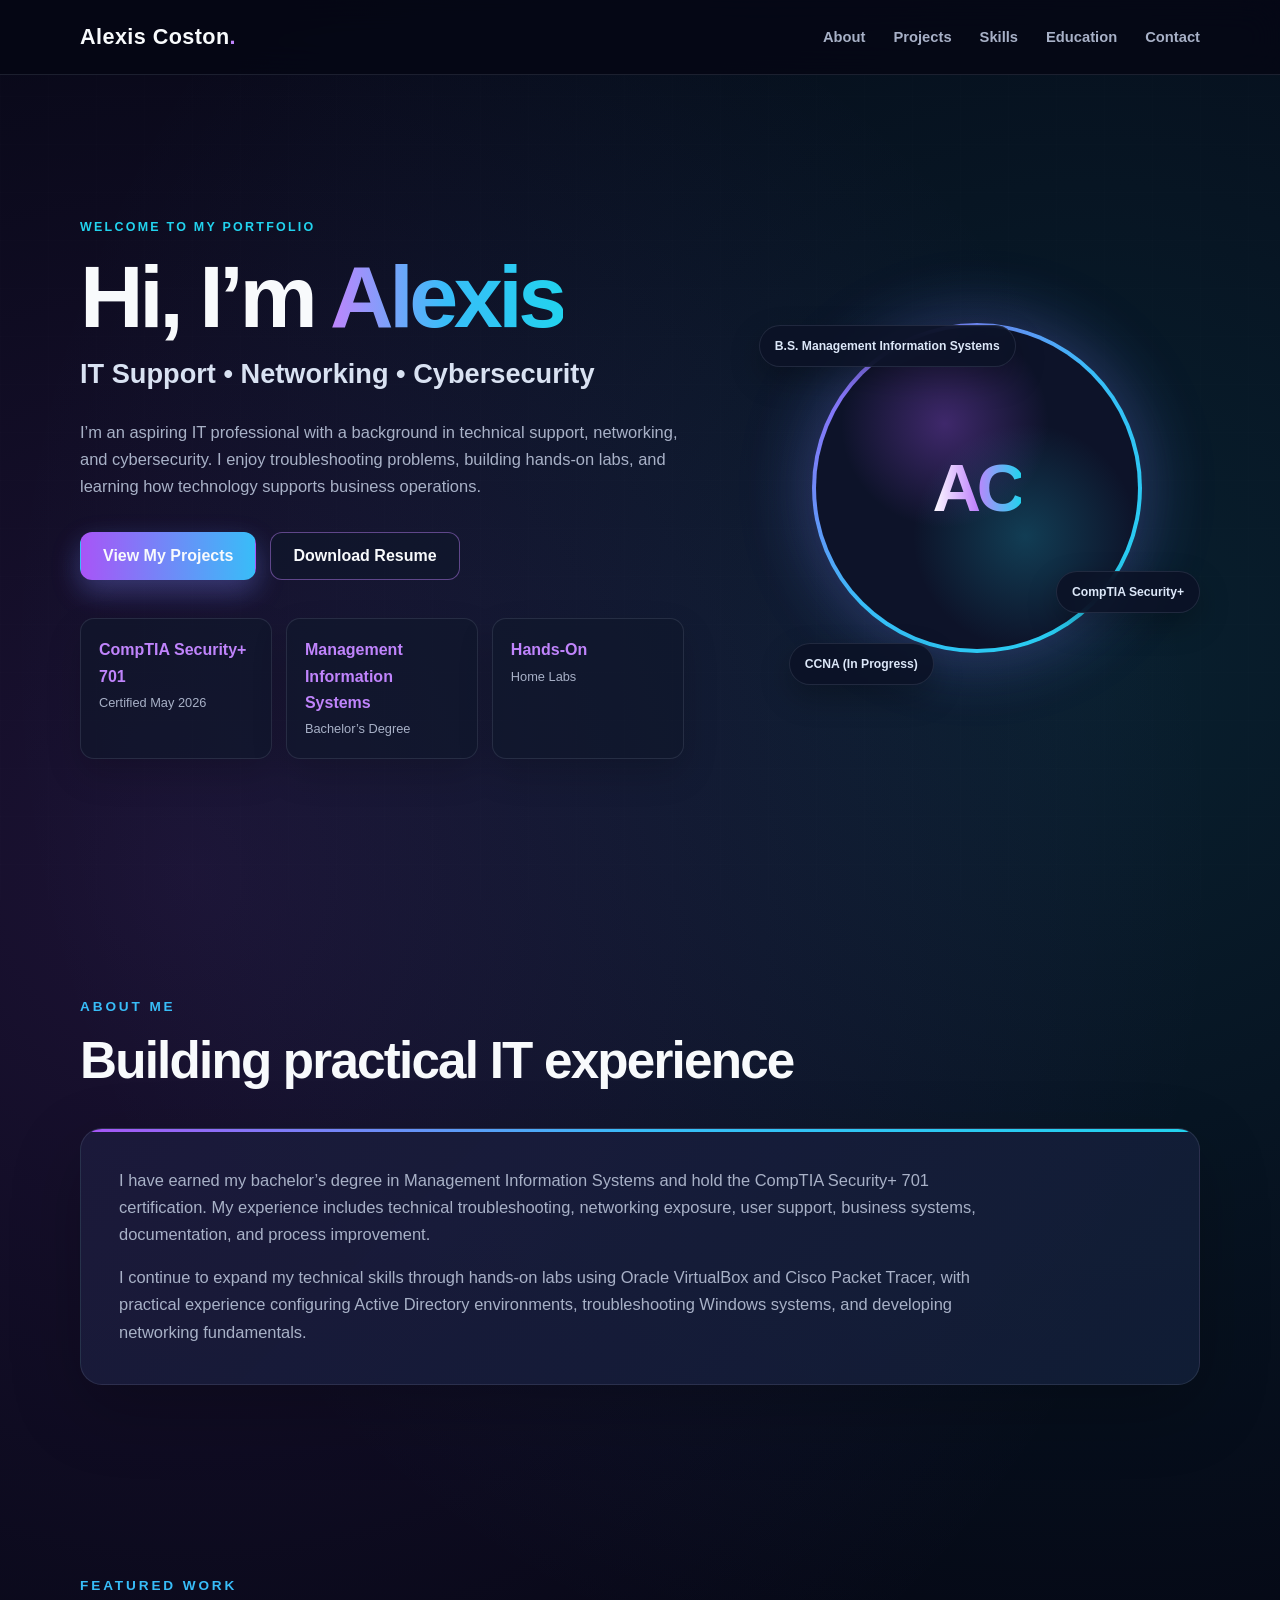
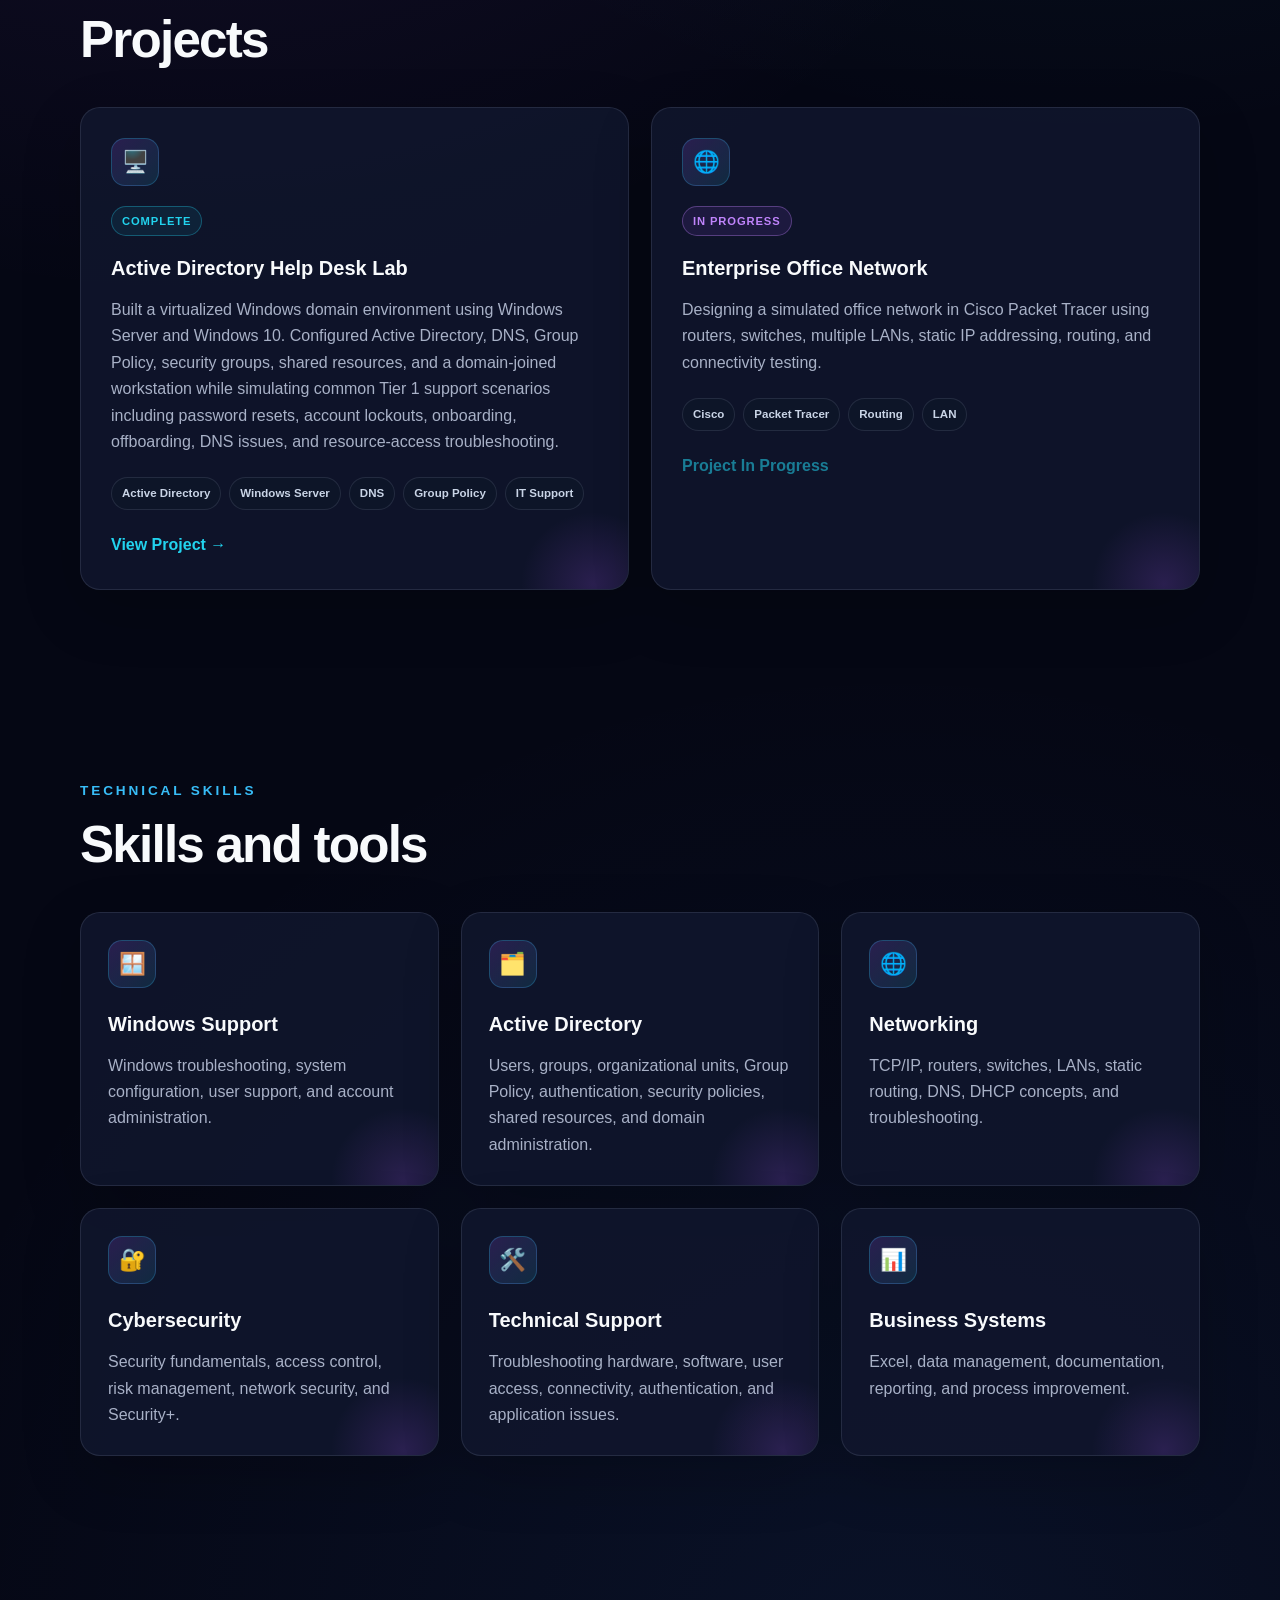
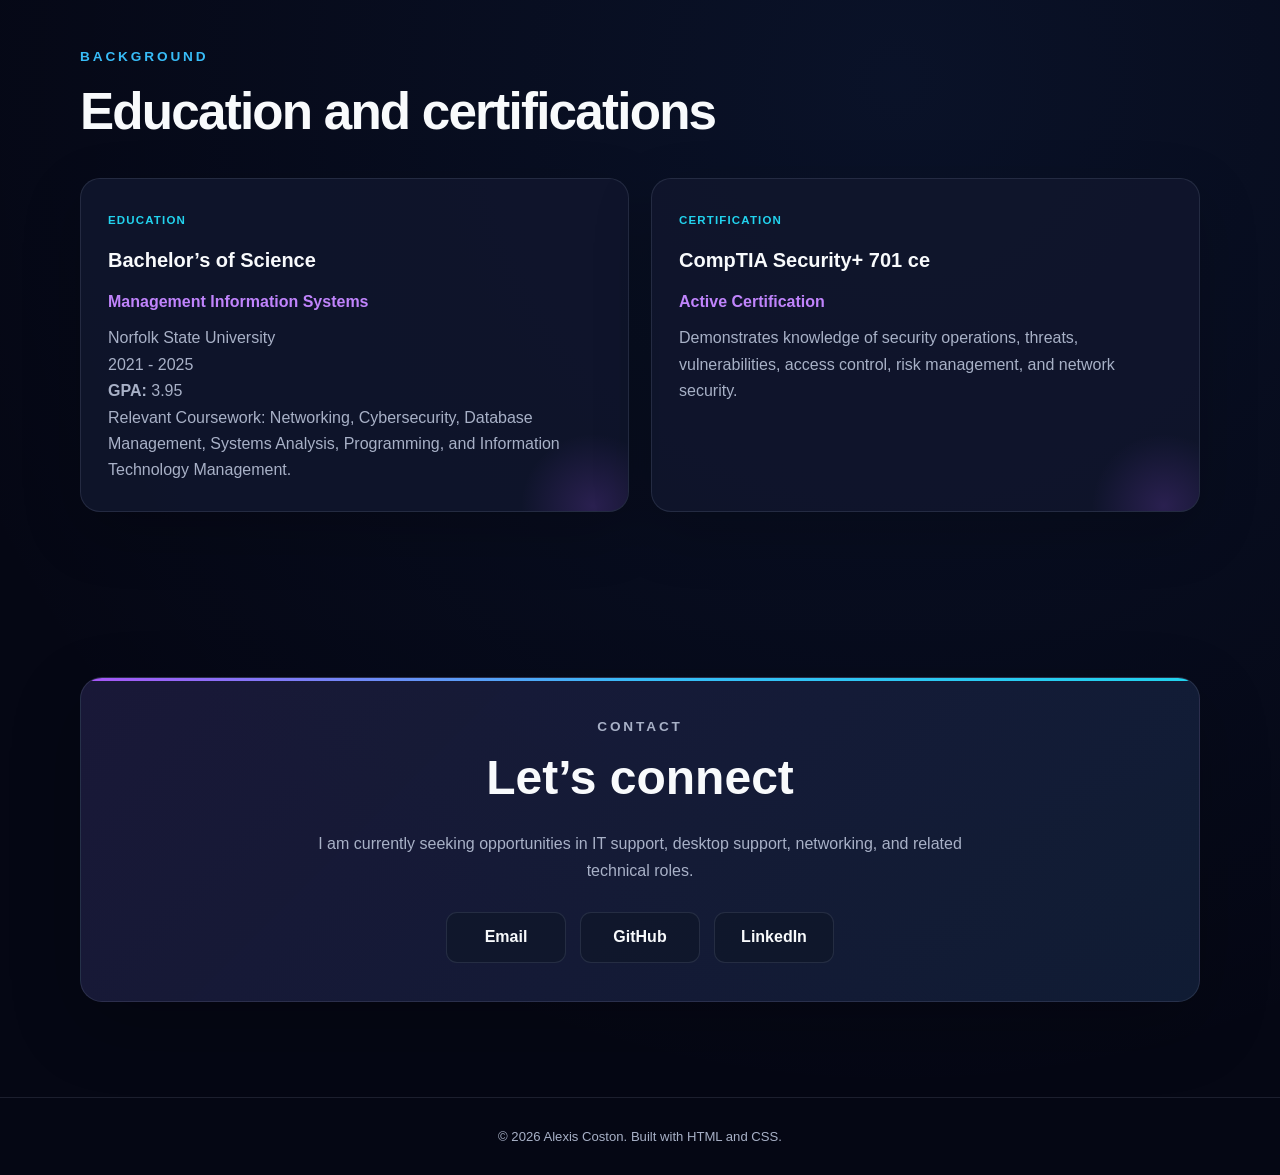
==== commit 40a8f15e: "updating project for network" ====
--- a/index.html
+++ b/index.html
@@ -78,7 +78,7 @@
 
                     <a
                         class="button secondary-button"
-                        href="Alexis_Coston_Resume.pdf"
+                        href="Alexis_Coston_Portfolio_Resume.pdf"
                         download
                     >
                         Download Resume
@@ -245,13 +245,9 @@
                         <span>LAN</span>
                     </div>
 
-                    <a
-                        class="project-link"
-                        href="packet-tracer.html"
-                    >
-                        View Project →
-                    </a>
-
+					<span class="project-link project-link-disabled">
+						Project In Progress
+					</span>
                 </article>
 
             </div>
@@ -462,7 +458,6 @@
             © 2026 Alexis Coston. Built with HTML and CSS.
         </p>
     </footer>
-
+<!-- Portfolio updated August 17, 2026 -->
 </body>
-
 </html>
--- a/style.css
+++ b/style.css
@@ -18,6 +18,11 @@
 
     --max-width: 1120px;
 }
+
+
+/* =========================================================
+   GLOBAL
+   ========================================================= */
 
 * {
     box-sizing: border-box;
@@ -67,6 +72,7 @@
     position: fixed;
     inset: 0;
     z-index: -1;
+
     pointer-events: none;
 
     opacity: 0.35;
@@ -90,6 +96,11 @@
     text-decoration: none;
 }
 
+
+/* =========================================================
+   NAVIGATION
+   ========================================================= */
+
 .site-header {
     position: sticky;
     top: 0;
@@ -145,6 +156,7 @@
 
 .nav-links a::after {
     content: "";
+
     position: absolute;
     left: 0;
     bottom: -7px;
@@ -154,11 +166,12 @@
 
     border-radius: 999px;
 
-    background: linear-gradient(
-        90deg,
-        var(--purple),
-        var(--cyan)
-    );
+    background:
+        linear-gradient(
+            90deg,
+            var(--purple),
+            var(--cyan)
+        );
 
     transition: width 0.25s ease;
 }
@@ -171,6 +184,11 @@
 .nav-links a:hover::after {
     width: 100%;
 }
+
+
+/* =========================================================
+   HERO
+   ========================================================= */
 
 .hero {
     width: min(92%, var(--max-width));
@@ -206,12 +224,13 @@
 }
 
 .hero h1 span {
-    background: linear-gradient(
-        90deg,
-        var(--purple-light),
-        var(--blue),
-        var(--cyan)
-    );
+    background:
+        linear-gradient(
+            90deg,
+            var(--purple-light),
+            var(--blue),
+            var(--cyan)
+        );
 
     -webkit-background-clip: text;
     background-clip: text;
@@ -245,6 +264,11 @@
     margin-bottom: 38px;
 }
 
+
+/* =========================================================
+   BUTTONS
+   ========================================================= */
+
 .button {
     display: inline-flex;
     align-items: center;
@@ -270,11 +294,12 @@
 }
 
 .primary-button {
-    background: linear-gradient(
-        90deg,
-        var(--purple),
-        var(--blue)
-    );
+    background:
+        linear-gradient(
+            90deg,
+            var(--purple),
+            var(--blue)
+        );
 
     box-shadow:
         0 12px 30px var(--shadow-purple),
@@ -290,8 +315,14 @@
 .secondary-button:hover {
     border-color: var(--cyan);
 
-    box-shadow: 0 12px 28px var(--shadow-blue);
-}
+    box-shadow:
+        0 12px 28px var(--shadow-blue);
+}
+
+
+/* =========================================================
+   QUICK STATS
+   ========================================================= */
 
 .quick-stats {
     display: grid;
@@ -307,7 +338,8 @@
 
     background: rgba(15, 23, 42, 0.62);
 
-    box-shadow: 0 15px 35px rgba(0, 0, 0, 0.16);
+    box-shadow:
+        0 15px 35px rgba(0, 0, 0, 0.16);
 }
 
 .stat-card strong,
@@ -329,6 +361,11 @@
     font-size: 0.8rem;
 }
 
+
+/* =========================================================
+   HERO VISUAL
+   ========================================================= */
+
 .hero-visual {
     position: relative;
 
@@ -347,12 +384,13 @@
 
     border-radius: 50%;
 
-    background: linear-gradient(
-        135deg,
-        var(--purple),
-        var(--blue),
-        var(--cyan)
-    );
+    background:
+        linear-gradient(
+            135deg,
+            var(--purple),
+            var(--blue),
+            var(--cyan)
+        );
 
     box-shadow:
         0 0 70px var(--shadow-purple),
@@ -389,12 +427,13 @@
     font-weight: 900;
     letter-spacing: -0.06em;
 
-    background: linear-gradient(
-        90deg,
-        #ffffff,
-        var(--purple-light),
-        var(--cyan)
-    );
+    background:
+        linear-gradient(
+            90deg,
+            #ffffff,
+            var(--purple-light),
+            var(--cyan)
+        );
 
     -webkit-background-clip: text;
     background-clip: text;
@@ -417,7 +456,8 @@
     font-size: 0.76rem;
     font-weight: 800;
 
-    box-shadow: 0 12px 30px rgba(0, 0, 0, 0.25);
+    box-shadow:
+        0 12px 30px rgba(0, 0, 0, 0.25);
 
     backdrop-filter: blur(12px);
 }
@@ -436,6 +476,11 @@
     left: 35px;
     bottom: 38px;
 }
+
+
+/* =========================================================
+   GENERAL SECTIONS
+   ========================================================= */
 
 .section {
     width: min(92%, var(--max-width));
@@ -454,6 +499,22 @@
     line-height: 1.1;
     letter-spacing: -0.035em;
 }
+
+.section-label {
+    margin-bottom: 15px;
+
+    font-size: 0.85rem;
+    font-weight: 700;
+    letter-spacing: 0.18rem;
+    text-transform: uppercase;
+
+    color: #38bdf8;
+}
+
+
+/* =========================================================
+   ABOUT + CONTACT
+   ========================================================= */
 
 .about-card,
 .contact-card {
@@ -473,12 +534,14 @@
         ),
         var(--card);
 
-    box-shadow: 0 24px 70px rgba(0, 0, 0, 0.22);
+    box-shadow:
+        0 24px 70px rgba(0, 0, 0, 0.22);
 }
 
 .about-card::before,
 .contact-card::before {
     content: "";
+
     position: absolute;
     top: 0;
     left: 0;
@@ -486,12 +549,13 @@
     width: 100%;
     height: 3px;
 
-    background: linear-gradient(
-        90deg,
-        var(--purple),
-        var(--blue),
-        var(--cyan)
-    );
+    background:
+        linear-gradient(
+            90deg,
+            var(--purple),
+            var(--blue),
+            var(--cyan)
+        );
 }
 
 .about-card p {
@@ -505,6 +569,11 @@
 .about-card p + p {
     margin-top: 16px;
 }
+
+
+/* =========================================================
+   GRID LAYOUTS
+   ========================================================= */
 
 .project-grid,
 .skills-grid,
@@ -514,16 +583,24 @@
 }
 
 .project-grid {
-    grid-template-columns: repeat(2, minmax(0, 1fr));
+    grid-template-columns:
+        repeat(2, minmax(0, 1fr));
 }
 
 .skills-grid {
-    grid-template-columns: repeat(3, minmax(0, 1fr));
+    grid-template-columns:
+        repeat(3, minmax(0, 1fr));
 }
 
 .education-grid {
-    grid-template-columns: repeat(2, minmax(0, 1fr));
-}
+    grid-template-columns:
+        repeat(2, minmax(0, 1fr));
+}
+
+
+/* =========================================================
+   CARDS
+   ========================================================= */
 
 .project-card,
 .skill-card,
@@ -536,7 +613,8 @@
 
     background: var(--card);
 
-    box-shadow: 0 20px 60px rgba(0, 0, 0, 0.2);
+    box-shadow:
+        0 20px 60px rgba(0, 0, 0, 0.2);
 
     transition:
         transform 0.25s ease,
@@ -549,7 +627,8 @@
 .education-card:hover {
     transform: translateY(-7px);
 
-    border-color: rgba(56, 189, 248, 0.42);
+    border-color:
+        rgba(56, 189, 248, 0.42);
 
     box-shadow:
         0 24px 70px rgba(0, 0, 0, 0.28),
@@ -564,6 +643,7 @@
 .skill-card::after,
 .education-card::after {
     content: "";
+
     position: absolute;
     inset: auto -40px -70px auto;
 
@@ -572,11 +652,12 @@
 
     border-radius: 50%;
 
-    background: radial-gradient(
-        circle,
-        rgba(168, 85, 247, 0.18),
-        transparent 68%
-    );
+    background:
+        radial-gradient(
+            circle,
+            rgba(168, 85, 247, 0.18),
+            transparent 68%
+        );
 
     pointer-events: none;
 }
@@ -591,17 +672,25 @@
 
     margin-bottom: 20px;
 
-    border: 1px solid rgba(56, 189, 248, 0.25);
+    border:
+        1px solid rgba(56, 189, 248, 0.25);
+
     border-radius: 14px;
 
-    background: linear-gradient(
-        135deg,
-        rgba(168, 85, 247, 0.18),
-        rgba(34, 211, 238, 0.12)
-    );
+    background:
+        linear-gradient(
+            135deg,
+            rgba(168, 85, 247, 0.18),
+            rgba(34, 211, 238, 0.12)
+        );
 
     font-size: 1.35rem;
 }
+
+
+/* =========================================================
+   PROJECT STATUS
+   ========================================================= */
 
 .project-status {
     display: inline-flex;
@@ -618,20 +707,29 @@
 }
 
 .project-status.complete {
-    border: 1px solid rgba(34, 211, 238, 0.32);
-
-    background: rgba(34, 211, 238, 0.08);
+    border:
+        1px solid rgba(34, 211, 238, 0.32);
+
+    background:
+        rgba(34, 211, 238, 0.08);
 
     color: var(--cyan);
 }
 
 .project-status.progress {
-    border: 1px solid rgba(192, 132, 252, 0.35);
-
-    background: rgba(168, 85, 247, 0.1);
+    border:
+        1px solid rgba(192, 132, 252, 0.35);
+
+    background:
+        rgba(168, 85, 247, 0.1);
 
     color: var(--purple-light);
 }
+
+
+/* =========================================================
+   PROJECT / SKILL / EDUCATION TEXT
+   ========================================================= */
 
 .project-card h3,
 .skill-card h3,
@@ -647,6 +745,11 @@
     color: var(--muted);
 }
 
+
+/* =========================================================
+   PROJECT TAGS
+   ========================================================= */
+
 .project-tags {
     display: flex;
     flex-wrap: wrap;
@@ -661,7 +764,8 @@
     border: 1px solid var(--border);
     border-radius: 999px;
 
-    background: rgba(15, 23, 42, 0.72);
+    background:
+        rgba(15, 23, 42, 0.72);
 
     color: #c9d4e6;
 
@@ -684,8 +788,14 @@
 
 .project-link:hover {
     color: var(--purple-light);
+
     transform: translateX(4px);
 }
+
+
+/* =========================================================
+   SKILLS + EDUCATION
+   ========================================================= */
 
 .skill-card,
 .education-card {
@@ -713,6 +823,11 @@
     font-weight: 800;
 }
 
+
+/* =========================================================
+   CONTACT
+   ========================================================= */
+
 .contact-section {
     padding-top: 70px;
 }
@@ -729,6 +844,7 @@
 
 .contact-card p {
     max-width: 680px;
+
     margin: 0 auto;
 
     color: var(--muted);
@@ -751,7 +867,8 @@
     border: 1px solid var(--border);
     border-radius: 11px;
 
-    background: rgba(15, 23, 42, 0.75);
+    background:
+        rgba(15, 23, 42, 0.75);
 
     font-weight: 800;
 
@@ -766,8 +883,14 @@
 
     border-color: var(--cyan);
 
-    box-shadow: 0 12px 30px var(--shadow-blue);
-}
+    box-shadow:
+        0 12px 30px var(--shadow-blue);
+}
+
+
+/* =========================================================
+   FOOTER
+   ========================================================= */
 
 footer {
     padding: 28px;
@@ -775,12 +898,24 @@
     border-top: 1px solid var(--border);
 
     color: var(--muted);
+
     text-align: center;
 
     font-size: 0.82rem;
 }
 
+.site-footer {
+    padding: 30px 20px;
+    text-align: center;
+}
+
+
+/* =========================================================
+   ANIMATION
+   ========================================================= */
+
 @keyframes float {
+
     0%,
     100% {
         transform: translateY(0);
@@ -789,9 +924,711 @@
     50% {
         transform: translateY(-14px);
     }
-}
+
+}
+
+
+/* =========================================================
+   ACTIVE DIRECTORY PROJECT PAGE
+   ========================================================= */
+
+.project-page {
+    width: min(1100px, 90%);
+
+    margin: 0 auto;
+    padding: 130px 0 70px;
+}
+
+.project-hero {
+    text-align: center;
+
+    padding: 70px 25px;
+    margin-bottom: 45px;
+
+    border:
+        1px solid rgba(168, 85, 247, 0.35);
+
+    border-radius: 28px;
+
+    background:
+        rgba(15, 23, 42, 0.72);
+
+    box-shadow:
+        0 0 40px rgba(124, 58, 237, 0.18),
+        0 0 70px rgba(14, 165, 233, 0.10);
+}
+
+.project-hero h1 {
+    margin-bottom: 22px;
+
+    font-size:
+        clamp(2.2rem, 6vw, 4.4rem);
+
+    line-height: 1.05;
+}
+
+.project-introduction {
+    max-width: 800px;
+
+    margin: 0 auto 30px;
+
+    color: var(--muted);
+
+    font-size: 1.08rem;
+    line-height: 1.8;
+}
+
+.project-buttons {
+    display: flex;
+    flex-wrap: wrap;
+    justify-content: center;
+    gap: 15px;
+}
+
+
+/* =========================================================
+   PROJECT CONTENT SECTIONS
+   ========================================================= */
+
+.project-section {
+    margin-bottom: 45px;
+    padding: 35px;
+
+    border:
+        1px solid rgba(148, 163, 184, 0.18);
+
+    border-radius: 24px;
+
+    background:
+        rgba(15, 23, 42, 0.72);
+
+    box-shadow:
+        0 18px 50px rgba(0, 0, 0, 0.22);
+}
+
+.project-section h2 {
+    margin-bottom: 20px;
+
+    font-size: 1.8rem;
+}
+
+.project-section p {
+    margin-bottom: 15px;
+
+    line-height: 1.8;
+}
+
+.project-list {
+    padding-left: 22px;
+}
+
+.project-list li {
+    margin-bottom: 12px;
+
+    color: var(--muted);
+
+    line-height: 1.7;
+}
+
+.gallery-introduction {
+    margin-bottom: 25px;
+
+    color: var(--muted);
+}
+
+
+/* =========================================================
+   LAB TECHNOLOGIES
+   ========================================================= */
+
+.project-tech-grid {
+    display: grid;
+    grid-template-columns:
+        repeat(5, minmax(0, 1fr));
+
+    gap: 12px;
+
+    margin-top: 24px;
+}
+
+.project-tech-grid span {
+    min-height: 46px;
+
+    display: flex;
+    align-items: center;
+    justify-content: center;
+
+    padding: 9px 12px;
+
+    border: 1px solid var(--border);
+    border-radius: 12px;
+
+    background:
+        rgba(2, 6, 23, 0.55);
+
+    color: #dce7f8;
+
+    font-size: 0.78rem;
+    font-weight: 700;
+    text-align: center;
+}
+
+
+/* =========================================================
+   LAB DETAILS
+   ========================================================= */
+
+.lab-details {
+    display: grid;
+    grid-template-columns:
+        repeat(4, minmax(0, 1fr));
+
+    gap: 14px;
+
+    margin-top: 28px;
+}
+
+.lab-detail-card {
+    padding: 18px;
+
+    border: 1px solid var(--border);
+    border-radius: 14px;
+
+    background:
+        rgba(2, 6, 23, 0.55);
+}
+
+.lab-detail-card span,
+.lab-detail-card strong {
+    display: block;
+}
+
+.lab-detail-card span {
+    margin-bottom: 5px;
+
+    color: var(--muted);
+
+    font-size: 0.7rem;
+    font-weight: 800;
+    letter-spacing: 0.08em;
+    text-transform: uppercase;
+}
+
+.lab-detail-card strong {
+    color: var(--cyan);
+
+    font-size: 0.92rem;
+}
+
+
+/* =========================================================
+   PROJECT STAGES
+   ========================================================= */
+
+.project-stage {
+    margin-top: 42px;
+}
+
+.project-stage:first-of-type {
+    margin-top: 25px;
+}
+
+.stage-heading {
+    margin-bottom: 22px;
+    padding-bottom: 14px;
+
+    border-bottom: 1px solid var(--border);
+}
+
+.stage-number {
+    display: inline-block;
+
+    margin-bottom: 7px;
+
+    color: var(--purple-light);
+
+    font-size: 0.7rem;
+    font-weight: 900;
+    letter-spacing: 0.12em;
+    text-transform: uppercase;
+}
+
+.stage-heading h3 {
+    margin-bottom: 5px;
+
+    font-size: 1.35rem;
+}
+
+.stage-heading p {
+    margin: 0;
+
+    color: var(--muted);
+
+    font-size: 0.92rem;
+}
+
+
+/* =========================================================
+   PROJECT SCREENSHOT GALLERY
+   ========================================================= */
+
+.project-gallery {
+    display: grid;
+    grid-template-columns:
+        repeat(2, minmax(0, 1fr));
+
+    gap: 25px;
+}
+
+.gallery-card {
+    overflow: hidden;
+
+    border:
+        1px solid rgba(168, 85, 247, 0.25);
+
+    border-radius: 20px;
+
+    background:
+        rgba(2, 6, 23, 0.75);
+
+    transition:
+        transform 0.25s ease,
+        border-color 0.25s ease,
+        box-shadow 0.25s ease;
+}
+
+.gallery-card:hover {
+    transform: translateY(-6px);
+
+    border-color:
+        rgba(56, 189, 248, 0.65);
+
+    box-shadow:
+        0 15px 35px rgba(0, 0, 0, 0.32),
+        0 0 28px rgba(124, 58, 237, 0.18);
+}
+
+.gallery-card img {
+    display: block;
+
+    width: 100%;
+    height: 280px;
+
+    object-fit: contain;
+
+    background: #020617;
+}
+
+.gallery-card-content {
+    padding: 22px;
+}
+
+.gallery-card-content h3 {
+    margin-bottom: 10px;
+}
+
+.gallery-card-content p {
+    margin-bottom: 0;
+
+    color: var(--muted);
+
+    font-size: 0.95rem;
+}
+
+.gallery-step {
+    display: inline-block;
+
+    margin-bottom: 7px;
+
+    color: var(--cyan);
+
+    font-size: 0.65rem;
+    font-weight: 900;
+    letter-spacing: 0.1em;
+    text-transform: uppercase;
+}
+
+.featured-gallery-card {
+    border-color:
+        rgba(56, 189, 248, 0.4);
+
+    box-shadow:
+        0 15px 35px rgba(0, 0, 0, 0.22),
+        0 0 22px rgba(56, 189, 248, 0.07);
+}
+
+
+/* =========================================================
+   HELP DESK TICKET ACCORDION
+   ========================================================= */
+
+.ticket-accordion {
+    display: flex;
+    flex-direction: column;
+    gap: 16px;
+
+    margin-top: 28px;
+}
+
+.ticket-dropdown {
+    overflow: hidden;
+
+    border: 1px solid var(--border);
+    border-radius: 18px;
+
+    background:
+        linear-gradient(
+            135deg,
+            rgba(168, 85, 247, 0.05),
+            rgba(56, 189, 248, 0.035)
+        ),
+        rgba(2, 6, 23, 0.58);
+
+    transition:
+        border-color 0.25s ease,
+        box-shadow 0.25s ease;
+}
+
+.ticket-dropdown[open] {
+    border-color:
+        rgba(56, 189, 248, 0.4);
+
+    box-shadow:
+        0 16px 40px rgba(0, 0, 0, 0.24),
+        0 0 24px rgba(56, 189, 248, 0.06);
+}
+
+
+/* Ticket Header */
+
+.ticket-dropdown summary {
+    display: flex;
+    align-items: center;
+    justify-content: space-between;
+    gap: 20px;
+
+    padding: 22px 24px;
+
+    cursor: pointer;
+
+    list-style: none;
+
+    transition:
+        background 0.2s ease;
+}
+
+.ticket-dropdown summary::-webkit-details-marker {
+    display: none;
+}
+
+.ticket-dropdown summary::marker {
+    content: "";
+}
+
+.ticket-dropdown summary:hover {
+    background:
+        rgba(56, 189, 248, 0.04);
+}
+
+.ticket-summary-info {
+    display: flex;
+    flex-direction: column;
+    align-items: flex-start;
+}
+
+.ticket-dropdown summary h3 {
+    margin: 5px 0 0;
+
+    font-size: 1.12rem;
+}
+
+
+/* Ticket Number */
+
+.ticket-number {
+    display: inline-block;
+
+    padding: 4px 9px;
+
+    border:
+        1px solid rgba(168, 85, 247, 0.35);
+
+    border-radius: 999px;
+
+    background:
+        rgba(168, 85, 247, 0.09);
+
+    color: var(--purple-light);
+
+    font-size: 0.64rem;
+    font-weight: 900;
+    letter-spacing: 0.09em;
+    text-transform: uppercase;
+}
+
+
+/* Expand Icon */
+
+.ticket-arrow {
+    flex-shrink: 0;
+
+    width: 36px;
+    height: 36px;
+
+    display: grid;
+    place-items: center;
+
+    border:
+        1px solid rgba(56, 189, 248, 0.25);
+
+    border-radius: 50%;
+
+    color: var(--cyan);
+
+    font-size: 1.3rem;
+    font-weight: 400;
+
+    transition:
+        transform 0.25s ease,
+        border-color 0.25s ease;
+}
+
+.ticket-dropdown[open] .ticket-arrow {
+    transform: rotate(45deg);
+
+    border-color:
+        rgba(192, 132, 252, 0.55);
+}
+
+
+/* =========================================================
+   TICKET CONTENT
+   ========================================================= */
+
+.ticket-dropdown-content {
+    padding: 0 24px 28px;
+}
+
+.ticket-description {
+    padding-top: 22px;
+
+    border-top:
+        1px solid var(--border);
+}
+
+.ticket-details {
+    display: grid;
+    grid-template-columns:
+        repeat(3, minmax(0, 1fr));
+
+    gap: 14px;
+
+    padding-top: 22px;
+    margin-bottom: 25px;
+
+    border-top: 1px solid var(--border);
+}
+
+.ticket-detail {
+    padding: 17px;
+
+    border: 1px solid var(--border);
+    border-radius: 13px;
+
+    background:
+        rgba(2, 6, 23, 0.55);
+}
+
+.ticket-detail strong {
+    display: block;
+
+    margin-bottom: 7px;
+
+    color: var(--cyan);
+
+    font-size: 0.72rem;
+    font-weight: 900;
+    letter-spacing: 0.08em;
+    text-transform: uppercase;
+}
+
+.ticket-detail p {
+    margin: 0;
+
+    color: var(--muted);
+
+    font-size: 0.87rem;
+    line-height: 1.65;
+}
+
+
+/* =========================================================
+   TICKET SCREENSHOTS
+   ========================================================= */
+
+.ticket-gallery {
+    display: grid;
+    grid-template-columns:
+        repeat(2, minmax(0, 1fr));
+
+    gap: 18px;
+
+    margin-top: 22px;
+}
+
+.ticket-image {
+    overflow: hidden;
+
+    margin: 0;
+
+    border:
+        1px solid rgba(168, 85, 247, 0.22);
+
+    border-radius: 15px;
+
+    background:
+        rgba(2, 6, 23, 0.68);
+
+    transition:
+        transform 0.2s ease,
+        border-color 0.2s ease,
+        box-shadow 0.2s ease;
+}
+
+.ticket-image:hover {
+    transform: translateY(-4px);
+
+    border-color:
+        rgba(56, 189, 248, 0.45);
+
+    box-shadow:
+        0 12px 30px rgba(0, 0, 0, 0.25),
+        0 0 18px rgba(56, 189, 248, 0.05);
+}
+
+.ticket-image img {
+    display: block;
+
+    width: 100%;
+    height: 270px;
+
+    object-fit: contain;
+
+    background: #020617;
+}
+
+.ticket-image figcaption {
+    padding: 14px 16px;
+
+    color: var(--muted);
+
+    font-size: 0.81rem;
+    line-height: 1.55;
+}
+
+
+/* =========================================================
+   TROUBLESHOOTING COMMANDS
+   ========================================================= */
+
+.command-grid {
+    display: grid;
+    grid-template-columns:
+        repeat(2, minmax(0, 1fr));
+
+    gap: 14px;
+
+    margin-top: 24px;
+}
+
+.command-card {
+    display: flex;
+    flex-direction: column;
+    gap: 7px;
+
+    padding: 18px;
+
+    border: 1px solid var(--border);
+    border-radius: 14px;
+
+    background:
+        rgba(2, 6, 23, 0.55);
+}
+
+.command-card code {
+    width: fit-content;
+
+    padding: 5px 9px;
+
+    border:
+        1px solid rgba(56, 189, 248, 0.2);
+
+    border-radius: 7px;
+
+    background:
+        rgba(56, 189, 248, 0.06);
+
+    color: var(--cyan);
+
+    font-family:
+        Consolas,
+        "Courier New",
+        monospace;
+
+    font-size: 0.87rem;
+    font-weight: 700;
+}
+
+.command-card span {
+    color: var(--muted);
+
+    font-size: 0.83rem;
+}
+
+
+/* =========================================================
+   CHALLENGES
+   ========================================================= */
+
+.challenge-card {
+    padding: 24px;
+    margin-bottom: 20px;
+
+    border-left: 4px solid #8b5cf6;
+    border-radius: 14px;
+
+    background:
+        rgba(2, 6, 23, 0.55);
+}
+
+.challenge-card:last-child {
+    margin-bottom: 0;
+}
+
+.challenge-card h3 {
+    margin-bottom: 10px;
+}
+
+.challenge-card p {
+    color: var(--muted);
+}
+
+
+/* =========================================================
+   PROJECT NAVIGATION
+   ========================================================= */
+
+.project-navigation {
+    text-align: center;
+}
+
+
+/* =========================================================
+   RESPONSIVE - TABLET
+   ========================================================= */
 
 @media (max-width: 900px) {
+
     .nav-links {
         gap: 16px;
     }
@@ -823,11 +1660,85 @@
     }
 
     .skills-grid {
-        grid-template-columns: repeat(2, minmax(0, 1fr));
-    }
-}
+        grid-template-columns:
+            repeat(2, minmax(0, 1fr));
+    }
+
+    .project-tech-grid {
+        grid-template-columns:
+            repeat(2, minmax(0, 1fr));
+    }
+
+    .lab-details {
+        grid-template-columns:
+            repeat(2, minmax(0, 1fr));
+    }
+
+    .ticket-details {
+        grid-template-columns: 1fr;
+    }
+
+}
+
+
+/* =========================================================
+   RESPONSIVE - PROJECT PAGE
+   ========================================================= */
+
+@media (max-width: 760px) {
+
+    .project-page {
+        width: min(94%, 1100px);
+
+        padding-top: 105px;
+    }
+
+    .project-hero {
+        padding: 50px 20px;
+    }
+
+    .project-section {
+        padding: 25px 20px;
+    }
+
+    .project-gallery {
+        grid-template-columns: 1fr;
+    }
+
+    .gallery-card img {
+        height: auto;
+
+        max-height: 320px;
+    }
+
+    .ticket-dropdown summary {
+        padding: 19px;
+    }
+
+    .ticket-dropdown-content {
+        padding:
+            0 19px 23px;
+    }
+
+    .ticket-gallery {
+        grid-template-columns: 1fr;
+    }
+
+    .ticket-image img {
+        height: auto;
+
+        max-height: 340px;
+    }
+
+}
+
+
+/* =========================================================
+   RESPONSIVE - MOBILE
+   ========================================================= */
 
 @media (max-width: 680px) {
+
     .site-header {
         position: static;
     }
@@ -910,186 +1821,51 @@
     .education-card {
         padding: 24px;
     }
-}
-/* Active Directory project page */
-
-.project-page {
-    width: min(1100px, 90%);
-    margin: 0 auto;
-    padding: 130px 0 70px;
-}
-
-.project-hero {
-    text-align: center;
-    padding: 70px 25px;
-    margin-bottom: 45px;
-    border: 1px solid rgba(168, 85, 247, 0.35);
-    border-radius: 28px;
-    background: rgba(15, 23, 42, 0.72);
-    box-shadow:
-        0 0 40px rgba(124, 58, 237, 0.18),
-        0 0 70px rgba(14, 165, 233, 0.10);
-}
-
-.section-label {
-    margin-bottom: 15px;
-    font-size: 0.85rem;
-    font-weight: 700;
-    letter-spacing: 0.18rem;
+
+    .project-tech-grid,
+    .lab-details,
+    .command-grid {
+        grid-template-columns: 1fr;
+    }
+
+}
+
+    }
+}
+
+
+/* =========================================================
+   HELP DESK SCREENSHOT STEP NUMBERS
+   ========================================================= */
+
+.ticket-step {
+    display: block;
+
+    margin: 20px 16px 16px;
+    padding: 0;
+
+    border: none;
+    background: transparent;
+
+    color: #22d3ee !important;
+
+    font-size: 0.68rem;
+    font-weight: 900;
+    letter-spacing: 0.14em;
     text-transform: uppercase;
-    color: #38bdf8;
-}
-
-.project-hero h1 {
-    margin-bottom: 22px;
-    font-size: clamp(2.2rem, 6vw, 4.4rem);
-    line-height: 1.05;
-}
-
-.project-introduction {
-    max-width: 800px;
-    margin: 0 auto 30px;
-    font-size: 1.08rem;
-    line-height: 1.8;
-}
-
-.project-buttons {
-    display: flex;
-    flex-wrap: wrap;
-    justify-content: center;
-    gap: 15px;
-}
-
-.secondary-btn {
-    background: transparent;
-    border: 1px solid rgba(56, 189, 248, 0.7);
-}
-
-.project-section {
-    margin-bottom: 45px;
-    padding: 35px;
-    border: 1px solid rgba(148, 163, 184, 0.18);
-    border-radius: 24px;
-    background: rgba(15, 23, 42, 0.72);
-    box-shadow: 0 18px 50px rgba(0, 0, 0, 0.22);
-}
-
-.project-section h2 {
-    margin-bottom: 20px;
-    font-size: 1.8rem;
-}
-
-.project-section p {
-    margin-bottom: 15px;
-    line-height: 1.8;
-}
-
-.project-list {
-    padding-left: 22px;
-}
-
-.project-list li {
-    margin-bottom: 12px;
-    line-height: 1.7;
-}
-
-.gallery-introduction {
-    margin-bottom: 25px;
-}
-
-.project-gallery {
-    display: grid;
-    grid-template-columns: repeat(2, minmax(0, 1fr));
-    gap: 25px;
-}
-
-.gallery-card {
-    overflow: hidden;
-    border: 1px solid rgba(168, 85, 247, 0.25);
-    border-radius: 20px;
-    background: rgba(2, 6, 23, 0.75);
-    transition:
-        transform 0.25s ease,
-        border-color 0.25s ease,
-        box-shadow 0.25s ease;
-}
-
-.gallery-card:hover {
-    transform: translateY(-6px);
-    border-color: rgba(56, 189, 248, 0.65);
-    box-shadow:
-        0 15px 35px rgba(0, 0, 0, 0.32),
-        0 0 28px rgba(124, 58, 237, 0.18);
-}
-
-.gallery-card img {
-    display: block;
-    width: 100%;
-    height: 280px;
-    object-fit: contain;
-    background: #020617;
-}
-
-.gallery-card-content {
-    padding: 22px;
-}
-
-.gallery-card-content h3 {
-    margin-bottom: 10px;
-}
-
-.gallery-card-content p {
-    margin-bottom: 0;
-    font-size: 0.95rem;
-}
-
-.challenge-card {
-    padding: 24px;
-    margin-bottom: 20px;
-    border-left: 4px solid #8b5cf6;
-    border-radius: 14px;
-    background: rgba(2, 6, 23, 0.55);
-}
-
-.challenge-card:last-child {
-    margin-bottom: 0;
-}
-
-.challenge-card h3 {
-    margin-bottom: 10px;
-}
-
-.project-navigation {
-    text-align: center;
-}
-
-.site-footer {
-    padding: 30px 20px;
-    text-align: center;
-}
-
-@media (max-width: 760px) {
-
-    .project-page {
-        width: min(94%, 1100px);
-        padding-top: 105px;
-    }
-
-    .project-hero {
-        padding: 50px 20px;
-    }
-
-    .project-section {
-        padding: 25px 20px;
-    }
-
-    .project-gallery {
-        grid-template-columns: 1fr;
-    }
-
-    .gallery-card img {
-        height: auto;
-        max-height: 320px;
-    }
-
+}
+
+.ticket-image img {
+    margin-top: 10px;
+}
+
+
+/* =========================================================
+   DISABLED / IN-PROGRESS PROJECT LINKS
+   ========================================================= */
+
+.project-link-disabled {
+    opacity: 0.55;
+    cursor: default;
+    pointer-events: none;
 }
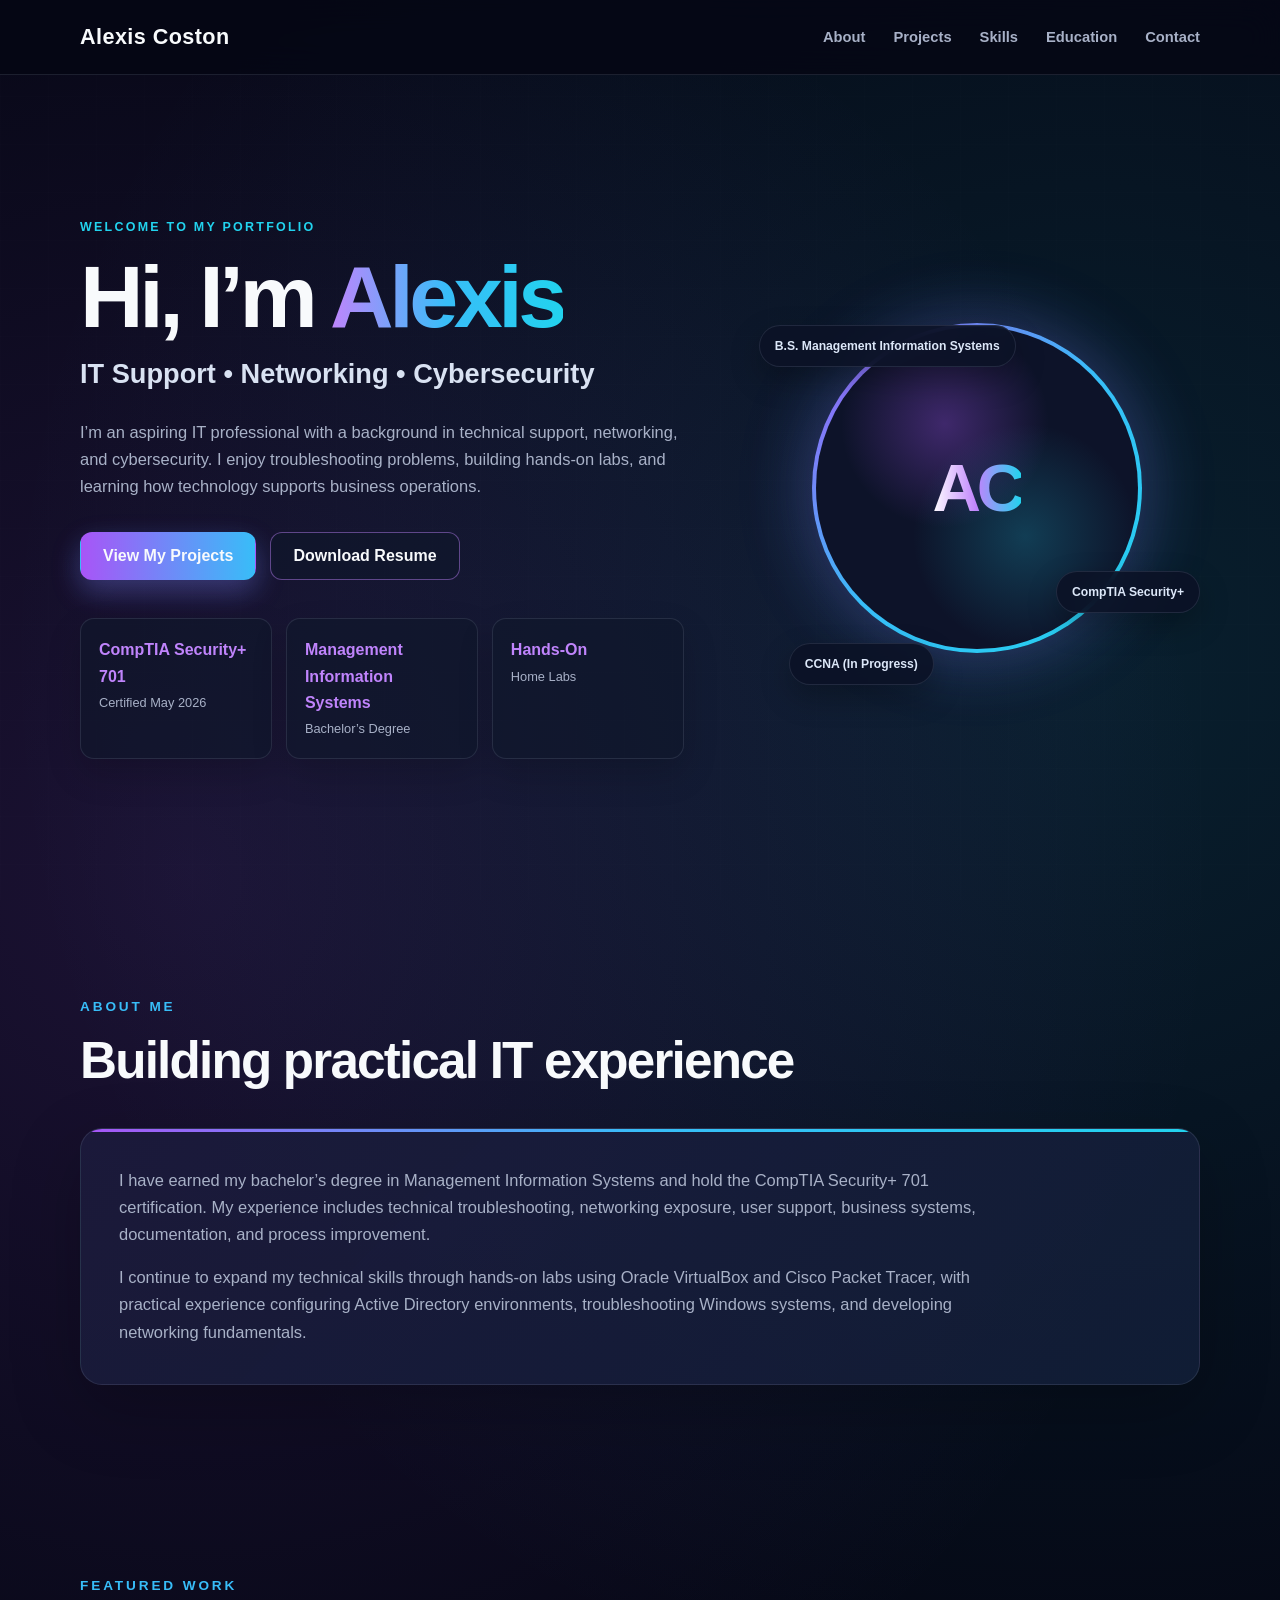
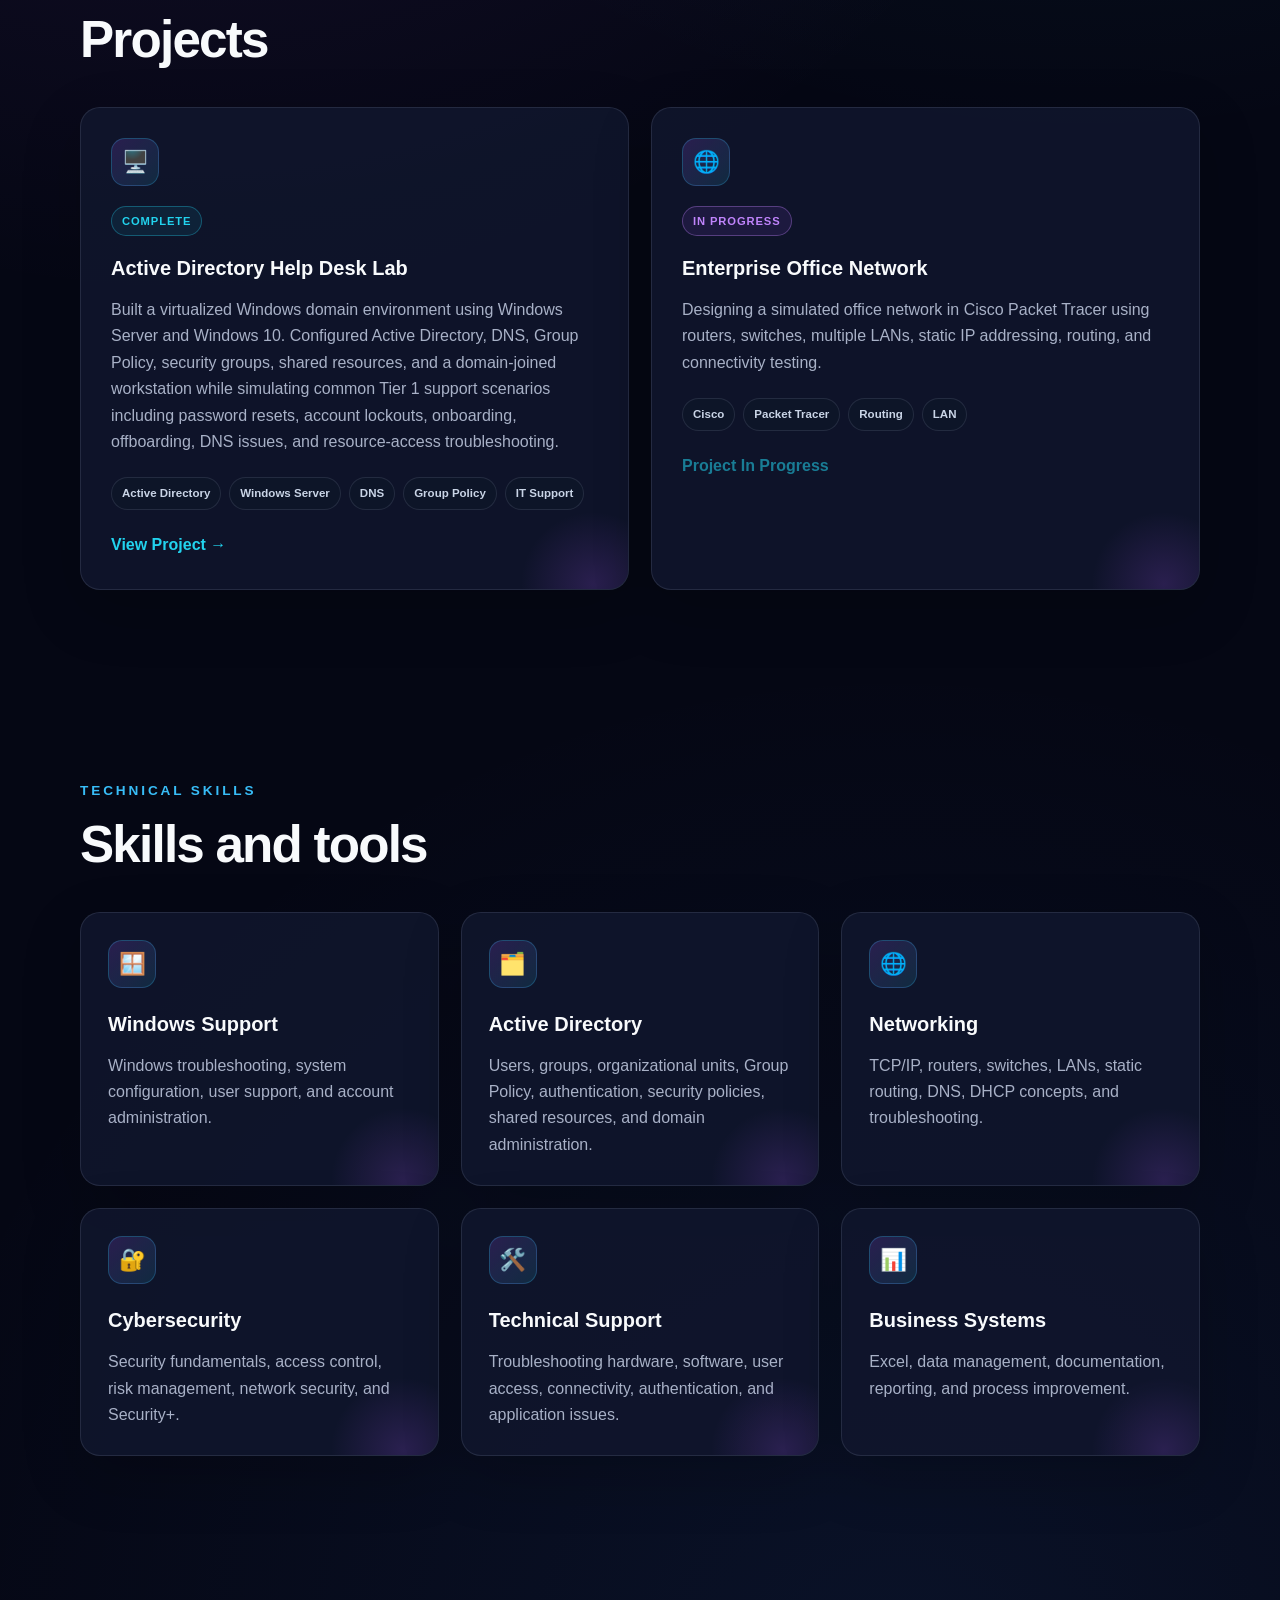
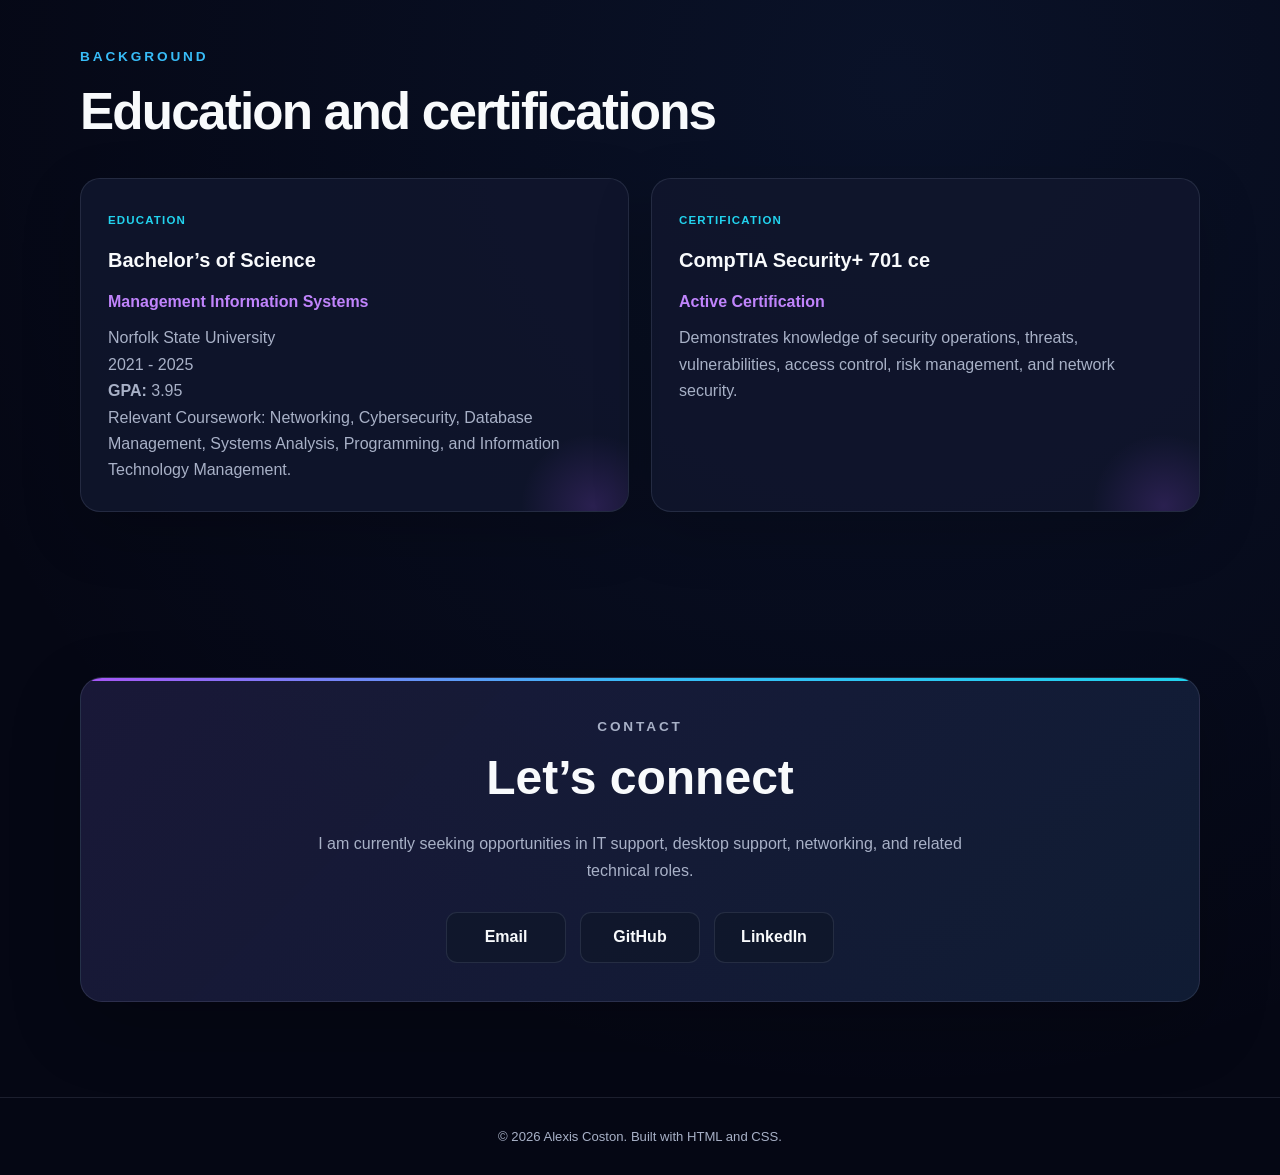
==== commit 8f04855b: "Update index.html" ====
--- a/index.html
+++ b/index.html
@@ -26,7 +26,7 @@
         <nav class="navbar">
 
             <a class="logo" href="#home">
-                Alexis Coston<span>.</span>
+                Alexis Coston<span></span>
             </a>
 
             <div class="nav-links">
--- a/style.css
+++ b/style.css
@@ -1471,9 +1471,9 @@
     grid-template-columns:
         repeat(2, minmax(0, 1fr));
 
-    gap: 18px;
-
-    margin-top: 22px;
+    gap: 24px;
+
+    margin-top: 30px;
 }
 
 .ticket-image {
@@ -1510,7 +1510,7 @@
     display: block;
 
     width: 100%;
-    height: 270px;
+    height: 360px;
 
     object-fit: contain;
 
@@ -1830,9 +1830,6 @@
 
 }
 
-    }
-}
-
 
 /* =========================================================
    HELP DESK SCREENSHOT STEP NUMBERS
@@ -1868,4 +1865,91 @@
     opacity: 0.55;
     cursor: default;
     pointer-events: none;
+}
+/* =========================================================
+   DISABLED PROJECT BUTTON
+   ========================================================= */
+
+.disabled-button {
+    opacity: 0.5;
+    cursor: default;
+    pointer-events: none;
+    user-select: none;
+}
+
+/* =========================================================
+   IMAGE LIGHTBOX / CLICK TO ENLARGE
+   ========================================================= */
+
+.gallery-card img,
+.ticket-image img {
+    cursor: zoom-in;
+}
+
+.image-lightbox {
+    position: fixed;
+    inset: 0;
+    z-index: 9999;
+
+    display: none;
+    align-items: center;
+    justify-content: center;
+
+    padding: 40px;
+
+    background: rgba(2, 6, 23, 0.92);
+
+    backdrop-filter: blur(8px);
+    -webkit-backdrop-filter: blur(8px);
+}
+
+.image-lightbox.active {
+    display: flex;
+}
+
+.image-lightbox img {
+    display: block;
+
+    max-width: 92vw;
+    max-height: 90vh;
+
+    object-fit: contain;
+
+    border: 1px solid rgba(56, 189, 248, 0.3);
+    border-radius: 14px;
+
+    box-shadow:
+        0 25px 80px rgba(0, 0, 0, 0.65),
+        0 0 35px rgba(56, 189, 248, 0.12);
+
+    cursor: zoom-out;
+}
+
+.lightbox-close {
+    position: absolute;
+    top: 22px;
+    right: 30px;
+
+    border: none;
+    background: transparent;
+
+    color: #ffffff;
+
+    font-size: 2.2rem;
+    font-weight: 300;
+
+    cursor: pointer;
+
+    transition:
+        color 0.2s ease,
+        transform 0.2s ease;
+}
+
+.lightbox-close:hover {
+    color: var(--cyan);
+    transform: scale(1.1);
+}
+
+body.lightbox-open {
+    overflow: hidden;
 }
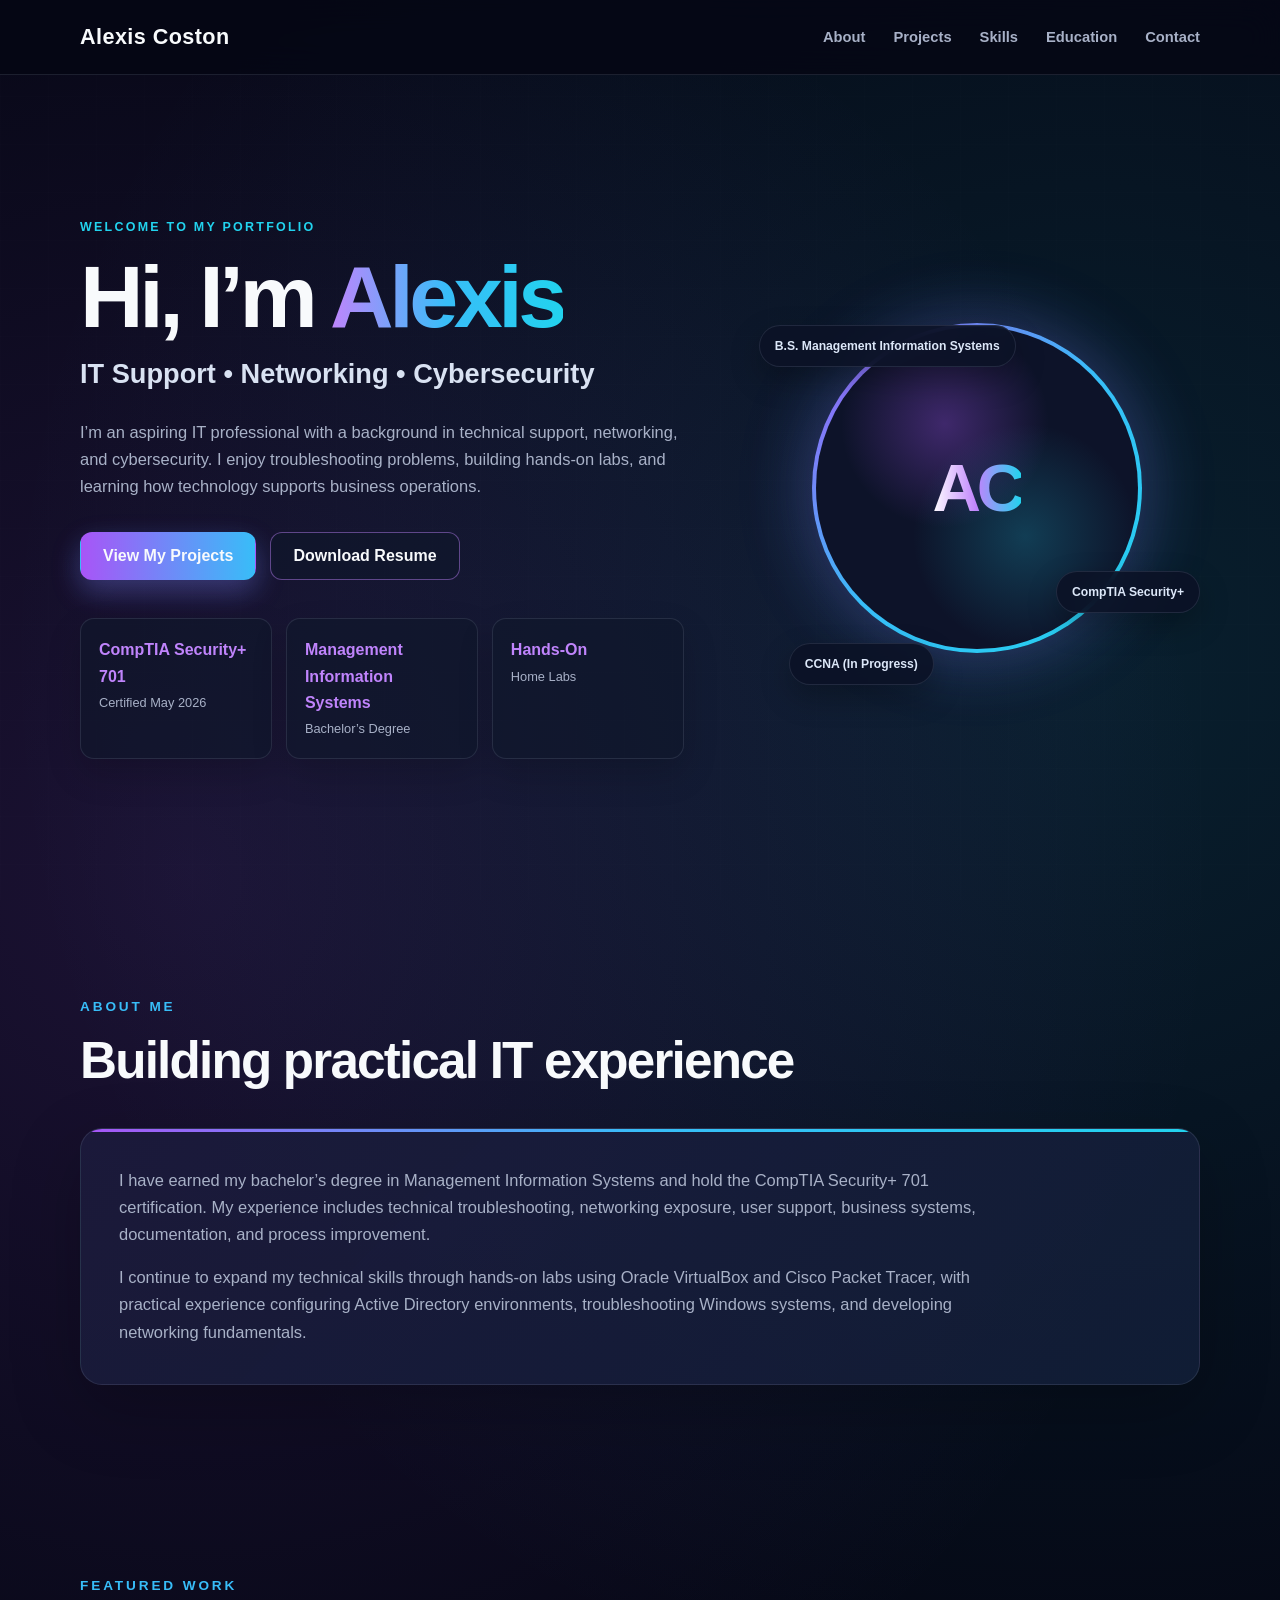
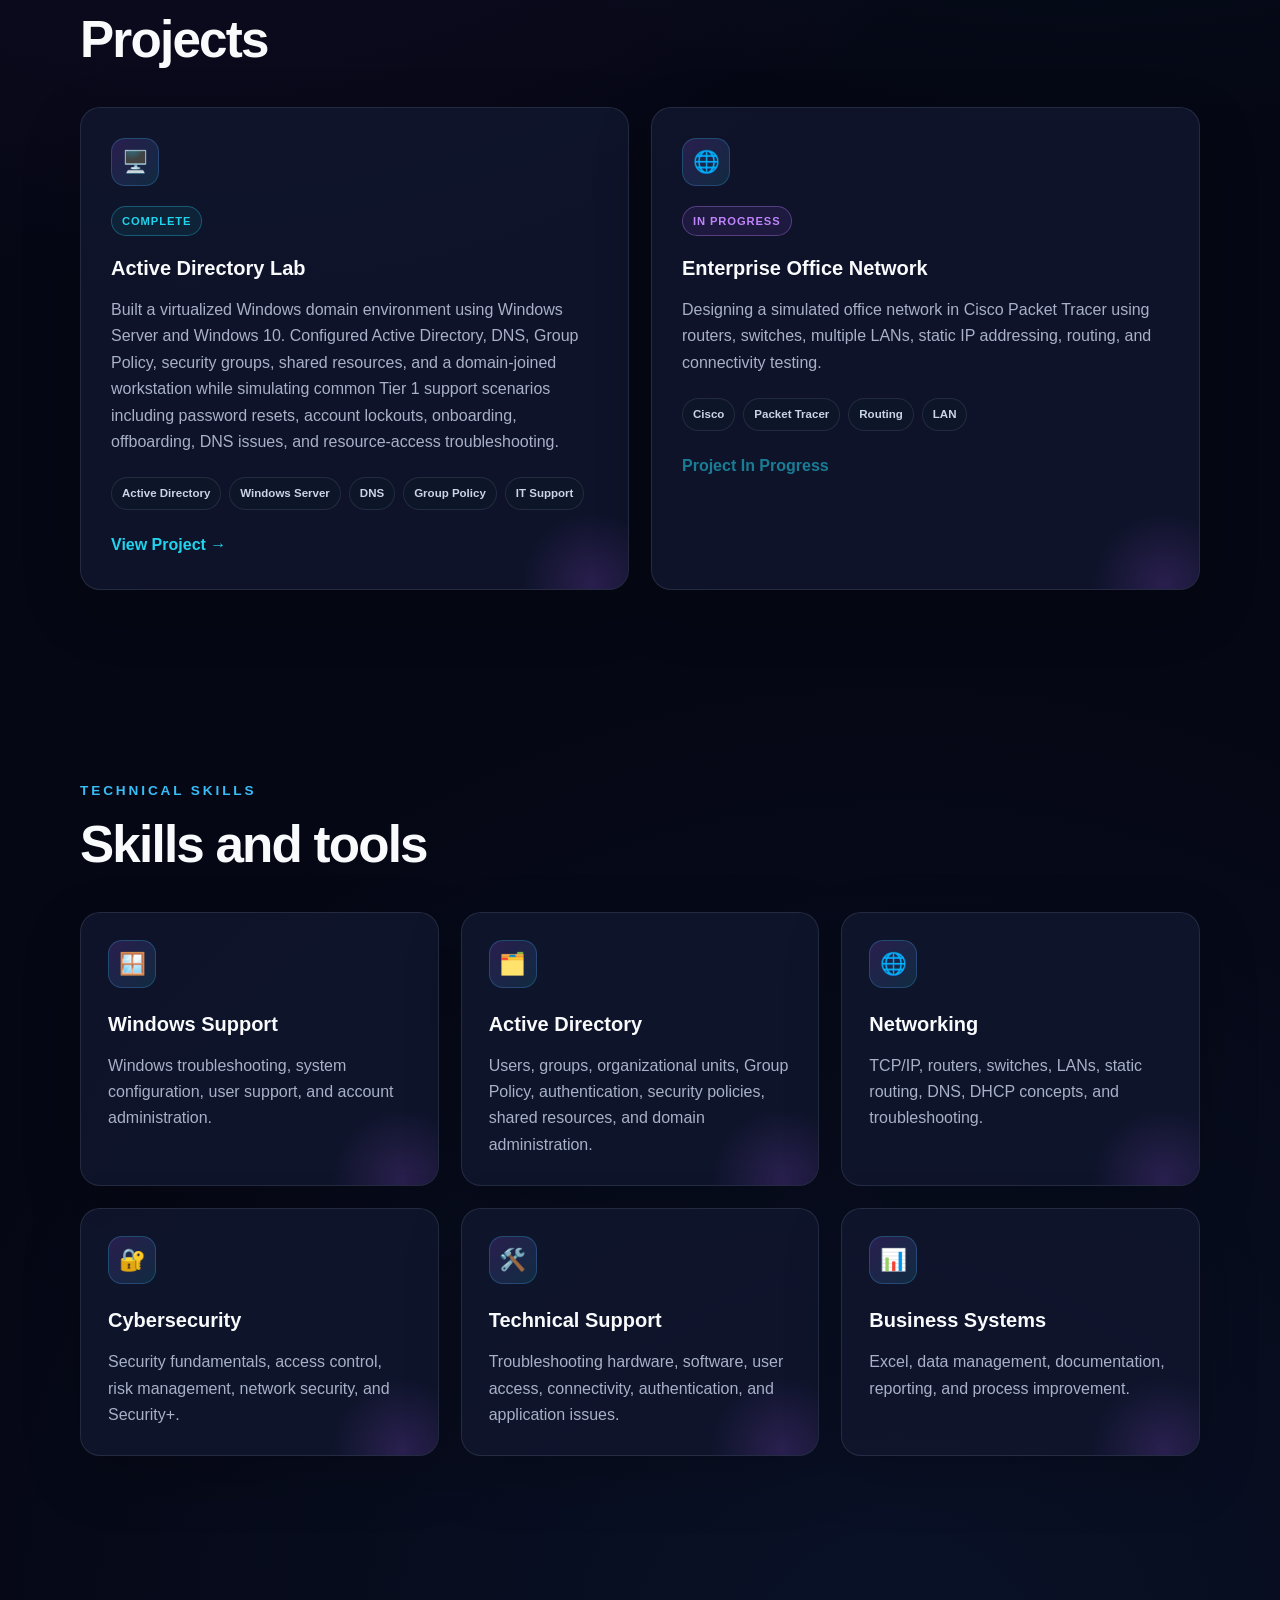
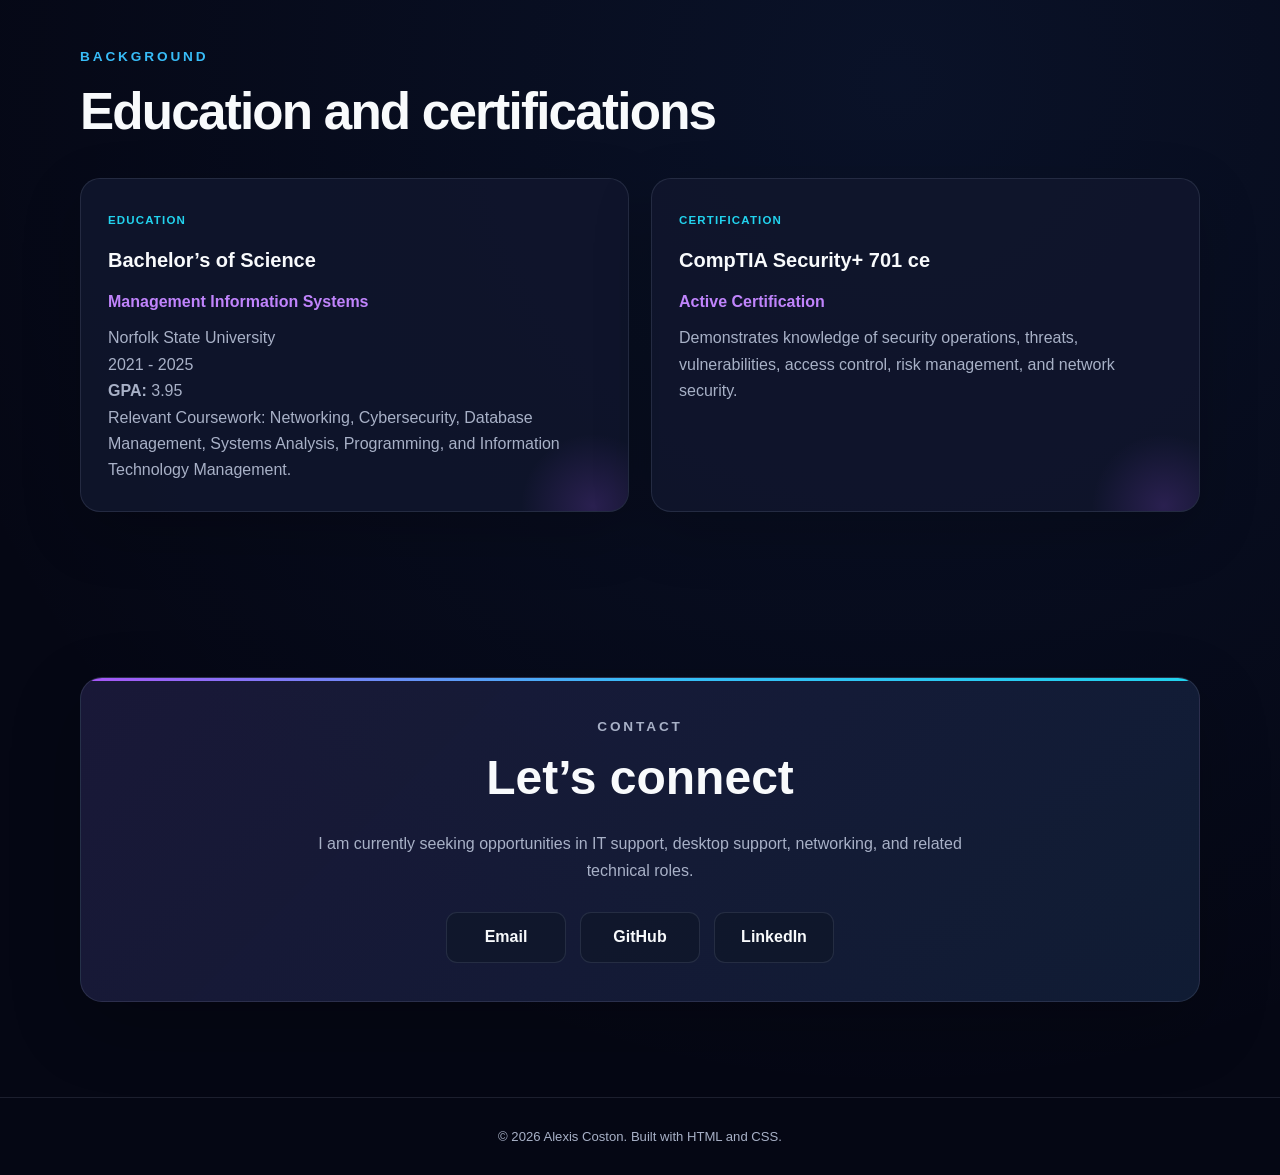
==== commit 1ed378da: "update" ====
--- a/index.html
+++ b/index.html
@@ -185,7 +185,7 @@
                     </div>
 
                     <h3>
-                        Active Directory Help Desk Lab
+                        Active Directory Lab
                     </h3>
 
                     <p>
@@ -458,6 +458,6 @@
             © 2026 Alexis Coston. Built with HTML and CSS.
         </p>
     </footer>
-<!-- Portfolio updated August 17, 2026 -->
+<!-- Portfolio updated August 28, 2026 -->
 </body>
 </html>
